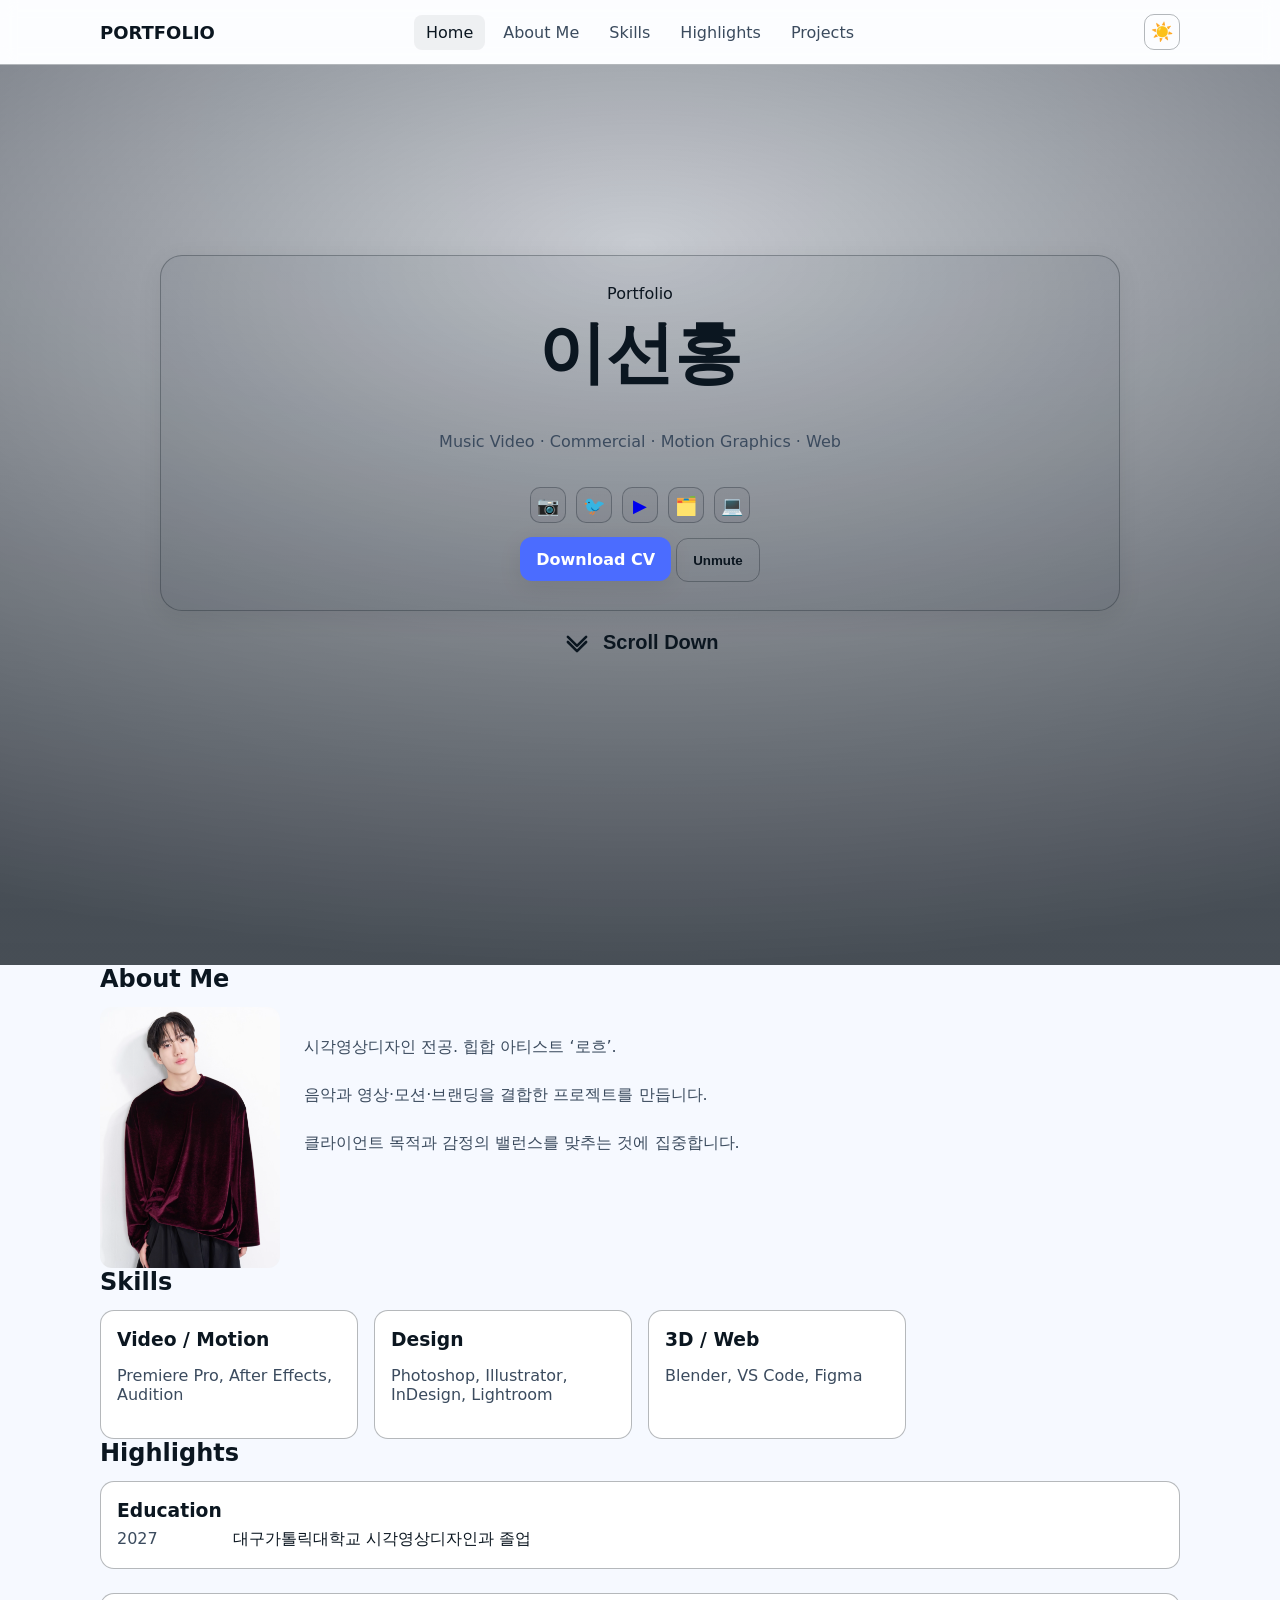
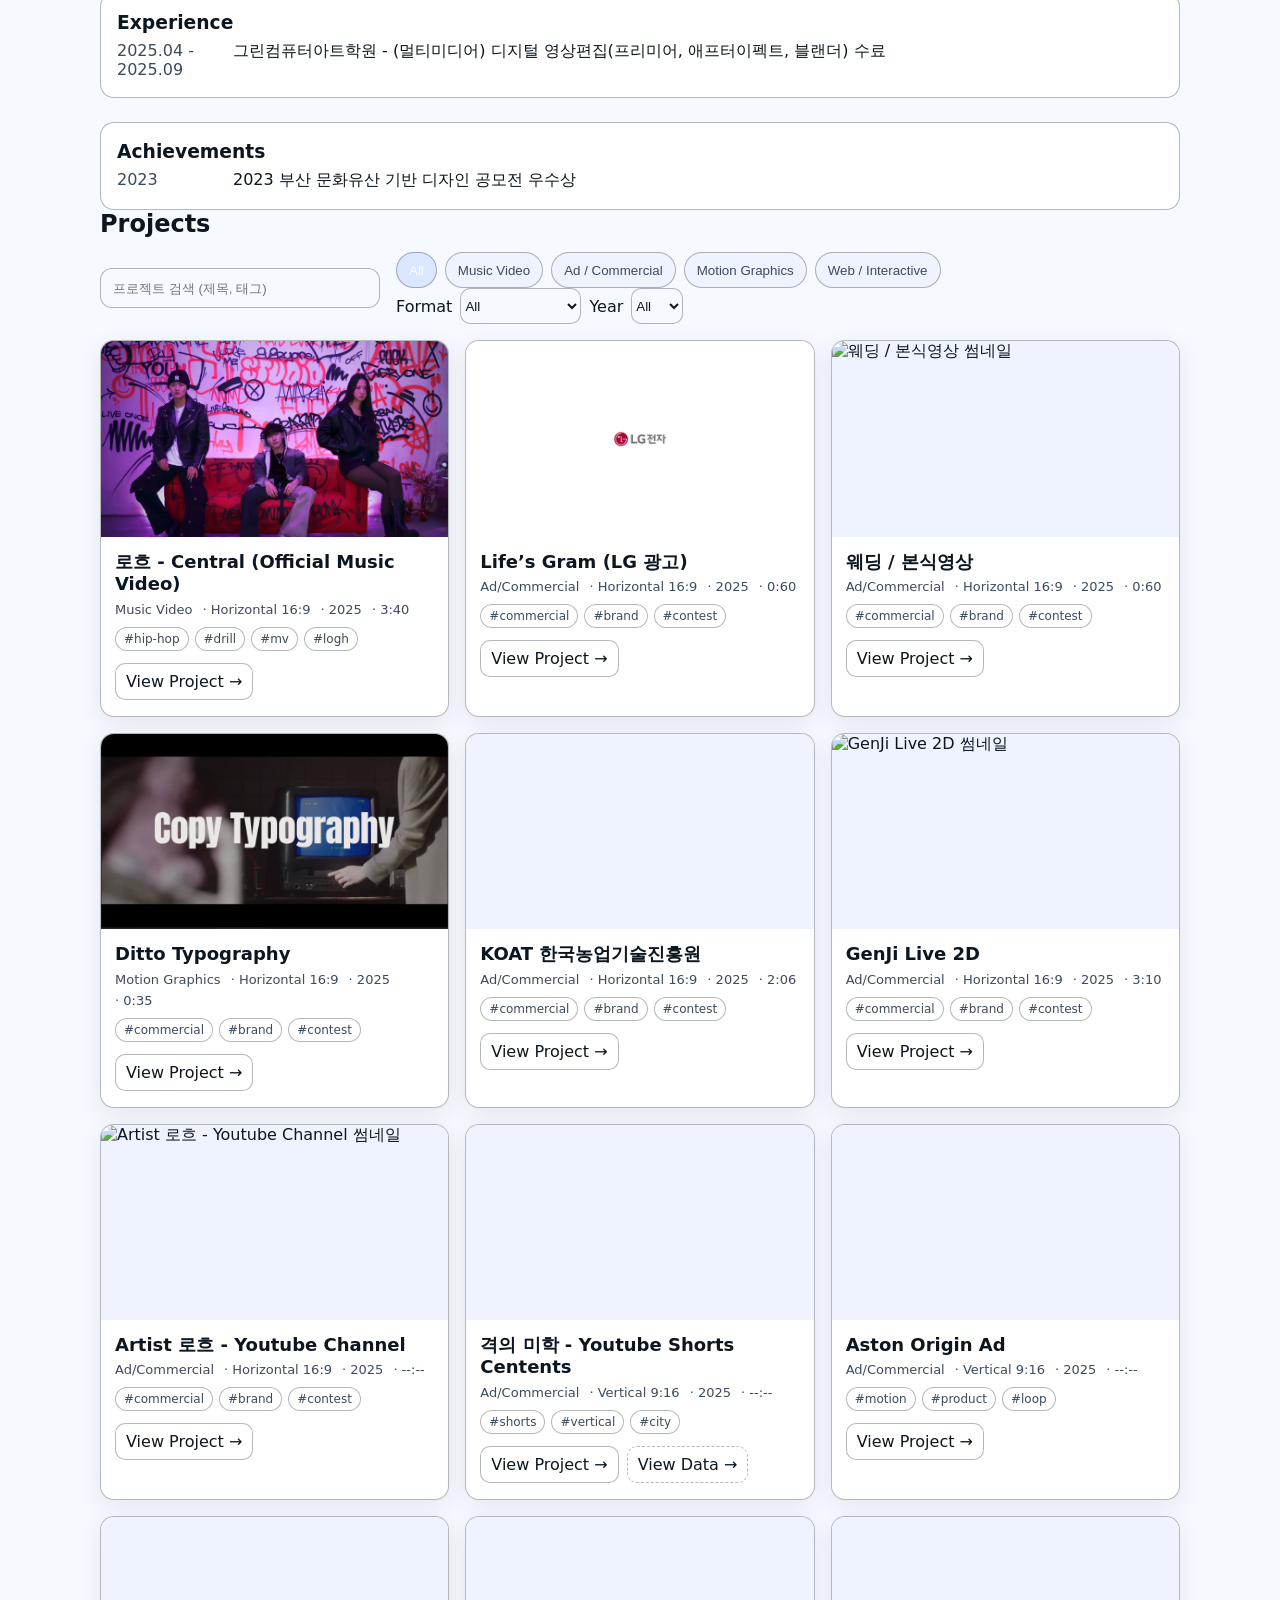
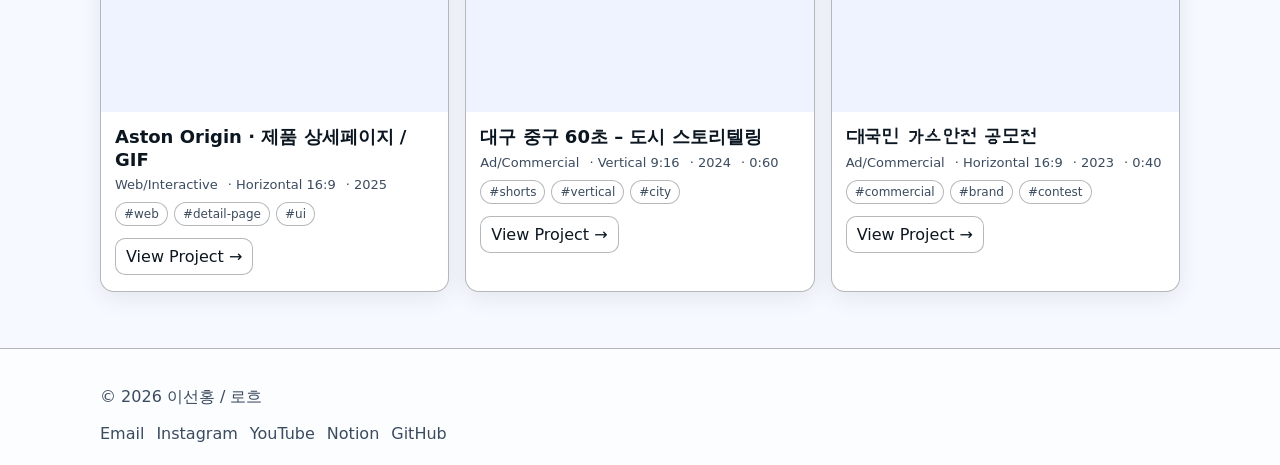
==== index.html @ f6a2fab6 "update" ====
<!DOCTYPE html>
<html lang="ko" data-theme="dark">
  <head>
    <meta charset="UTF-8" />
    <meta name="viewport" content="width=device-width, initial-scale=1" />
    <title>이선홍 | Portfolio</title>
    <link rel="stylesheet" href="css/style.css" />
  </head>
  <body>
    <!-- Skip link (접근성) -->
    <a class="skip-link" href="#home">본문으로 건너뛰기</a>

    <!-- ===== Header / GNB ===== -->
    <header class="site-header" role="banner">
      <div class="container header-grid">
        <!-- Left: 브랜드 -->
        <div class="brand">
          <a href="#home" aria-label="홈으로 이동">PORTFOLIO</a>
        </div>

        <!-- Center: 내비게이션 -->
        <nav class="nav" aria-label="주요 메뉴">
          <a href="#home">Home</a>
          <a href="#about">About Me</a>
          <a href="#skills">Skills</a>
          <a href="#highlights">Highlights</a>
          <a href="#projects">Projects</a>
        </nav>

        <!-- Right: 액션(테마 토글) -->
        <div class="header-actions">
          <button
            id="themeToggle"
            class="icon-btn"
            aria-pressed="false"
            aria-label="테마 전환"
            title="라이트 테마로 전환"
          >
            <span class="icon" aria-hidden="true">🌙</span>
          </button>
        </div>
      </div>
    </header>

    <!-- ===== HOME / INTRO ===== -->
    <section id="home" class="intro intro--video" aria-label="인트로">
      <video
        id="introVideo"
        class="intro__video"
        autoplay
        muted
        playsinline
        loop
        preload="auto"
        poster="assets/images/hero-poster.jpg"
      >
        <source src="assets/videos/intro-musicvideo.mp4" type="video/mp4" />
        브라우저가 video 태그를 지원하지 않습니다.
      </video>

      <div class="intro__scrim"></div>

      <div class="intro__inner container">
        <!-- 패널 + 스크롤 버튼을 한 부모로 묶음 -->
        <div class="intro__stack">
          <div class="intro__panel" role="group" aria-label="히어로 정보">
            <div class="intro__badge">Portfolio</div>
            <h1 class="intro__title">이선홍 <span class="thin"></span></h1>
            <p class="intro__subtitle">
              Music Video · Commercial · Motion Graphics · Web
            </p>

            <ul class="intro__social" aria-label="소셜 링크">
              <li><a href="#" aria-label="Instagram(준비중)">📷</a></li>
              <li><a href="#" aria-label="X(준비중)">🐦</a></li>
              <li><a href="#" aria-label="YouTube(준비중)">▶️</a></li>
              <li><a href="#" aria-label="Notion(준비중)">🗂️</a></li>
              <li><a href="#" aria-label="GitHub(준비중)">💻</a></li>
            </ul>

            <div class="intro__actions">
              <a
                class="btn"
                href="Resume.pdf"
                target="_blank"
                rel="noopener noreferrer"
                >Download CV</a
              >
              <button
                id="toggleMute"
                class="btn btn--ghost"
                aria-pressed="true"
              >
                Unmute
              </button>
            </div>
          </div>

          <!-- Scroll Down: 패널과 같은 부모 (같이 움직임) -->
          <button
            id="scrollDown"
            class="scroll-down"
            aria-label="아래 섹션으로 이동"
          >
            <svg
              class="chev"
              width="22"
              height="22"
              viewBox="0 0 20 20"
              aria-hidden="true"
            >
              <path
                d="M3 6l7 7 7-7"
                fill="none"
                stroke="currentColor"
                stroke-width="2"
                stroke-linecap="round"
                stroke-linejoin="round"
              />
              <path
                d="M3 10l7 7 7-7"
                fill="none"
                stroke="currentColor"
                stroke-width="2"
                stroke-linecap="round"
                stroke-linejoin="round"
              />
            </svg>
            <span class="label">Scroll Down</span>
          </button>
        </div>
      </div>
    </section>

    <!-- ===== 2) ABOUT ME ===== -->
    <section id="about" class="about container" aria-label="About Me">
      <h2>About Me</h2>
      <div class="about__content">
        <img
          src="assets/images/profile.png"
          alt="프로필 사진"
          class="about__img"
        />
        <p class="about__text-vertical">
          시각영상디자인 전공. 힙합 아티스트 ‘로흐’.<br />
          음악과 영상·모션·브랜딩을 결합한 프로젝트를 만듭니다.<br />
          클라이언트 목적과 감정의 밸런스를 맞추는 것에 집중합니다.
        </p>
      </div>
    </section>

    <!-- ===== 3) SKILLS ===== -->
    <section id="skills" class="skills container" aria-label="Skills">
      <h2>Skills</h2>
      <div class="skills__grid">
        <div class="skill-card">
          <h3>Video / Motion</h3>
          <p>Premiere Pro, After Effects, Audition</p>
        </div>
        <div class="skill-card">
          <h3>Design</h3>
          <p>Photoshop, Illustrator, InDesign, Lightroom</p>
        </div>
        <div class="skill-card">
          <h3>3D / Web</h3>
          <p>Blender, VS Code, Figma</p>
        </div>
      </div>
    </section>

    <!-- ===== 4) HIGHLIGHTS ===== -->
    <section
      id="highlights"
      class="highlights container"
      aria-label="Highlights"
    >
      <h2>Highlights</h2>
      <div class="timeline">
        <div class="tl-group">
          <h3>Education</h3>
          <ul class="tl-list">
            <li>
              <time datetime="2027">2027</time>
              <div class="tl-item">대구가톨릭대학교 시각영상디자인과 졸업</div>
            </li>
          </ul>
        </div>
        <div class="tl-group">
          <h3>Experience</h3>
          <ul class="tl-list">
            <li>
              <time datetime="2025">2025.04 - 2025.09</time>
              <div class="tl-item">
                그린컴퓨터아트학원 - (멀티미디어) 디지털 영상편집(프리미어,
                애프터이펙트, 블랜더) 수료
              </div>
            </li>
          </ul>
        </div>
        <div class="tl-group">
          <h3>Achievements</h3>
          <ul class="tl-list">
            <li>
              <time datetime="2023">2023</time>
              <div class="tl-item">
                2023 부산 문화유산 기반 디자인 공모전 우수상
              </div>
            </li>
          </ul>
        </div>
      </div>
    </section>

    <!-- ===== 5) PROJECTS ===== -->
    <section id="projects" class="projects container" aria-label="Projects">
      <h2>Projects</h2>

      <!-- Controls -->
      <div class="controls">
        <div class="search">
          <input
            id="searchInput"
            type="search"
            placeholder="프로젝트 검색 (제목, 태그)"
            aria-label="프로젝트 검색"
          />
        </div>

        <div class="filters">
          <div class="filter-group" role="tablist" aria-label="카테고리">
            <button
              class="chip active"
              data-category="all"
              role="tab"
              aria-selected="true"
            >
              All
            </button>
            <button class="chip" data-category="music-video" role="tab">
              Music Video
            </button>
            <button class="chip" data-category="advertising" role="tab">
              Ad / Commercial
            </button>
            <button class="chip" data-category="motion" role="tab">
              Motion Graphics
            </button>
            <button class="chip" data-category="web" role="tab">
              Web / Interactive
            </button>
          </div>

          <div class="filter-group" aria-label="보조 필터">
            <label class="select-label">
              <span>Format</span>
              <select id="formatSelect">
                <option value="all">All</option>
                <option value="vertical">Vertical (9:16)</option>
                <option value="horizontal">Horizontal (16:9)</option>
                <option value="square">Square (1:1)</option>
              </select>
            </label>

            <label class="select-label">
              <span>Year</span>
              <select id="yearSelect">
                <option value="all">All</option>
              </select>
            </label>
          </div>
        </div>
      </div>

      <!-- Grid -->
      <div id="grid" class="grid" aria-live="polite" aria-busy="false"></div>
      <div id="emptyState" class="empty-state" hidden>
        조건에 맞는 프로젝트가 없습니다.
      </div>
    </section>

    <!-- ===== Footer / Contact ===== -->
    <footer class="footer">
      <div class="container">
        <p>© <span id="yearNow"></span> 이선홍 / 로흐</p>
        <ul class="links">
          <li><a href="mailto:you@example.com">Email</a></li>
          <li>
            <a href="https://instagram.com/" target="_blank" rel="noopener"
              >Instagram</a
            >
          </li>
          <li>
            <a href="https://youtube.com/" target="_blank" rel="noopener"
              >YouTube</a
            >
          </li>
          <li>
            <a href="https://notion.so/" target="_blank" rel="noopener"
              >Notion</a
            >
          </li>
          <li>
            <a href="https://github.com/" target="_blank" rel="noopener"
              >GitHub</a
            >
          </li>
        </ul>
      </div>
    </footer>

    <script src="js/app.js"></script>
  </body>
</html>
---- css/style.css ----
/* ===== 디자인 토큰 (다크 기본) ===== */
:root {
  --bg: #0b1620;
  --bg-2: #0e1b26;
  --card: #12202c;
  --text: #e8f0fb;
  --text-2: #a9b7c9;
  --primary: #5b7cff;
  --chip: #233044;
  --chip-active: #345184;
  --border: rgba(255, 255, 255, 0.08);
  --scrim-1: rgba(10, 18, 28, 0.25);
  --scrim-2: rgba(10, 18, 28, 0.75);
  --radius: 14px;
  --radius-sm: 10px;
  --shadow: 0 6px 28px rgba(0, 0, 0, 0.25);
}

/* ===== 라이트 테마 ===== */
html[data-theme="light"] {
  --bg: #f6f9ff;
  --bg-2: #ffffff;
  --card: #ffffff;
  --text: #0b1620;
  --text-2: #3b4b5e;
  --primary: #4b6cff;
  --chip: #eef3ff;
  --chip-active: #dbe6ff;
  --border: rgba(11, 22, 32, 0.3);
  --scrim-1: rgba(255, 255, 255, 0.15);
  --scrim-2: rgba(255, 255, 255, 0.55);
  --shadow: 0 6px 24px rgba(0, 0, 0, 0.08);
}

/* ===== 기본 레이아웃 ===== */
* {
  box-sizing: border-box;
}
html,
body {
  height: 100%;
}
html {
  scroll-behavior: smooth;
}
body {
  margin: 0;
  font-family: ui-sans-serif, system-ui, -apple-system, Segoe UI, Roboto,
    sans-serif;
  color: var(--text);
  background: radial-gradient(100% 100% at 50% 0%, var(--bg) 0%, #0a121c 100%)
    fixed;
}
html[data-theme="light"] body {
  background: var(--bg);
  transition: background 200ms ease, color 200ms ease;
}

.container {
  max-width: 1120px;
  margin-inline: auto;
  padding: 0 20px;
}
section {
  padding: 72px 0;
}
h1,
h2,
h3 {
  margin: 0 0 14px;
}
p {
  color: var(--text-2);
}

/* ===== Header ===== */
.site-header {
  position: sticky;
  top: 0;
  z-index: 50;
  background: rgba(11, 22, 32, 0.55);
  backdrop-filter: blur(8px);
  border-bottom: 1px solid var(--border);
}
html[data-theme="light"] .site-header {
  background: rgba(255, 255, 255, 0.7);
}

.header-grid {
  display: grid;
  grid-template-columns: 1fr auto 1fr;
  align-items: center;
  height: 64px;
  gap: 16px;
}
.brand a {
  color: var(--text);
  text-decoration: none;
  font-weight: 800;
  font-size: 18px;
}
.nav {
  justify-self: center;
  display: inline-flex;
  gap: 6px;
  align-items: center;
}
.nav a {
  color: var(--text-2);
  text-decoration: none;
  padding: 8px 12px;
  border-radius: 8px;
}
.nav a:hover,
.nav a.is-active {
  color: var(--text);
  background: rgba(255, 255, 255, 0.06);
}
html[data-theme="light"] .nav a:hover,
html[data-theme="light"] .nav a.is-active {
  background: rgba(11, 22, 32, 0.06);
}

.header-actions {
  justify-self: end;
  display: flex;
  align-items: center;
  gap: 8px;
}
.icon-btn {
  height: 36px;
  width: 36px;
  border-radius: 10px;
  display: inline-flex;
  align-items: center;
  justify-content: center;
  background: transparent;
  color: var(--text);
  border: 1px solid var(--border);
  cursor: pointer;
}
.icon-btn:hover {
  background: rgba(255, 255, 255, 0.06);
}
html[data-theme="light"] .icon-btn:hover {
  background: rgba(11, 22, 32, 0.06);
}
.icon-btn .icon {
  font-size: 18px;
  line-height: 1;
}

/* ===== Intro (Hero) ===== */
.intro {
  position: relative;
  padding: 0;
}
.intro--video {
  min-height: 100vh;
}
.intro__video {
  position: absolute;
  inset: 0;
  width: 100%;
  height: 100%;
  object-fit: cover;
}
.intro__scrim {
  position: absolute;
  inset: 0;
  background: radial-gradient(
      120% 80% at 50% 20%,
      rgba(10, 18, 28, 0.2) 0%,
      rgba(10, 18, 28, 0.55) 60%,
      rgba(10, 18, 28, 0.75) 100%
    ),
    linear-gradient(180deg, var(--scrim-1) 0%, var(--scrim-2) 100%);
  animation: scrimFade 0.6s ease both;
}
@keyframes scrimFade {
  from {
    opacity: 0;
  }
  to {
    opacity: 1;
  }
}

.intro__inner {
  position: relative;
  z-index: 2;
  min-height: 100vh;
  display: grid;
  place-items: center;
  text-align: center;
  padding: 72px 0;
  transform: translateY(-60px); /* 원하는 값만큼 위로 올림 */
}

/* 패널 */
.intro__panel {
  max-width: 960px;
  width: min(92vw, 960px);
  padding: clamp(18px, 3.6vw, 28px);
  border-radius: 22px;
  border: 1px solid var(--border);
  background: rgba(255, 255, 255, 0.06);
  backdrop-filter: blur(8px);
  box-shadow: var(--shadow);
  display: grid;
  justify-items: center;
  gap: 14px;
  animation: dropIn 0.7s cubic-bezier(0.2, 0.8, 0.2, 1) 0.15s both;
}
html[data-theme="light"] .intro__panel {
  background: rgba(11, 22, 32, 0.06);
}
@keyframes dropIn {
  from {
    transform: translateY(-24px) scale(0.98);
    opacity: 0;
  }
  to {
    transform: translateY(0) scale(1);
    opacity: 1;
  }
}

/* 스택 (패널 + 버튼 묶음) */
.intro__stack {
  display: grid;
  justify-items: center;
  row-gap: 18px;
  transform-origin: center center;
  animation: dropIn 0.7s cubic-bezier(0.2, 0.8, 0.2, 1) 0.15s both;
}

/* 스택 퇴장 */
.stack--exit {
  transform: translateY(-8vh) scale(0.98);
  opacity: 0;
  transition: transform 0.42s ease, opacity 0.42s ease;
}

/* Scroll Down 버튼 */
.scroll-down {
  position: static;
  place-self: center;
  margin: 0 auto;
  display: inline-flex;
  align-items: center;
  gap: 10px;
  padding: 0;
  border: 0;
  background: transparent;
  color: var(--text);
  font-weight: 700;
  line-height: 1;
  white-space: nowrap;
  letter-spacing: 0;
  --sd-scale: 1;
  transform-origin: center center;
  cursor: pointer;
  transform: translateZ(0) scale(var(--sd-scale));
  backface-visibility: hidden;
  will-change: transform;
  transition: transform 160ms cubic-bezier(0.2, 0.8, 0.2, 1), opacity 0.25s ease;
  contain: layout paint;
}
.scroll-down:hover {
  transform: none !important;
}
.scroll-down .label {
  display: inline-block;
  font-size: 20px;
  font-weight: 1100;
}
.scroll-down .chev {
  width: 32px;
  height: 26px;
  flex: 0 0 auto;
  display: block;
  animation: chev-bounce 1.6s ease-in-out infinite;
  will-change: transform;
}
@keyframes chev-bounce {
  0%,
  100% {
    transform: translateY(0);
  }
  50% {
    transform: translateY(3px);
  }
}

/* ===== About ===== */
.about p {
  max-width: 780px;
}

/* ===== Skills ===== */
.skills__grid {
  display: grid;
  grid-template-columns: repeat(12, 1fr);
  gap: 16px;
}
.skill-card {
  grid-column: span 6;
  background: var(--card);
  border: 1px solid var(--border);
  border-radius: var(--radius);
  padding: 18px 16px;
}
@media (min-width: 960px) {
  .skill-card {
    grid-column: span 3;
  }
}

/* ===== Projects ===== */
.controls {
  display: flex;
  gap: 16px;
  flex-wrap: wrap;
  align-items: center;
  margin-bottom: 16px;
}
.search input {
  width: 280px;
  height: 40px;
  border-radius: 12px;
  background: rgba(255, 255, 255, 0.06);
  border: 1px solid var(--border);
  color: var(--text);
  padding: 0 12px;
}
.filter-group {
  display: flex;
  gap: 8px;
  flex-wrap: wrap;
}
.chip {
  height: 36px;
  padding: 0 12px;
  border-radius: 999px;
  border: 1px solid var(--border);
  background: var(--chip);
  color: var(--text-2);
  cursor: pointer;
}
.chip:hover {
  background: rgba(255, 255, 255, 0.08);
  color: var(--text);
}
.chip.active {
  background: var(--chip-active);
  color: white;
}
.select-label {
  display: flex;
  align-items: center;
  gap: 8px;
}
.select-label select {
  height: 36px;
  border-radius: 10px;
  background: rgba(255, 255, 255, 0.06);
  border: 1px solid var(--border);
  color: var(--text);
}

.grid {
  display: grid;
  grid-template-columns: repeat(12, 1fr);
  gap: 16px;
  margin-top: 10px;
}
.grid > * {
  grid-column: span 12;
}
@media (min-width: 720px) {
  .grid > * {
    grid-column: span 6;
  }
}
@media (min-width: 1024px) {
  .grid > * {
    grid-column: span 4;
  }
}

.empty-state {
  margin: 24px 0;
  padding: 18px;
  border-radius: 12px;
  border: 1px dashed var(--border);
  color: var(--text-2);
}

/* Project Card */
.card {
  background: var(--card);
  border: 1px solid var(--border);
  border-radius: var(--radius);
  overflow: hidden;
  display: flex;
  flex-direction: column;
  box-shadow: var(--shadow);
}
.card__thumb {
  position: relative;
  aspect-ratio: 16/9;
  overflow: hidden;
  background: #0a121c;
}
html[data-theme="light"] .card__thumb {
  background: #eef3ff;
}
.card__thumb img {
  width: 100%;
  height: 100%;
  object-fit: cover;
  display: block;
}
.card__body {
  padding: 14px 14px 16px;
}
.card__title {
  font-size: 18px;
  line-height: 1.25;
  margin: 0 0 6px;
  color: var(--text);
}
.card__meta {
  display: flex;
  flex-wrap: wrap;
  gap: 6px 10px;
  font-size: 13px;
  color: var(--text-2);
  margin-bottom: 10px;
}
.card__tags {
  display: flex;
  flex-wrap: wrap;
  gap: 6px;
  margin-bottom: 12px;
}
.tag {
  font-size: 12px;
  color: var(--text-2);
  background: rgba(255, 255, 255, 0.06);
  border: 1px solid var(--border);
  padding: 4px 8px;
  border-radius: 999px;
}
.card__link {
  align-self: flex-start;
  display: inline-block;
  color: var(--text);
  text-decoration: none;
  padding: 8px 10px;
  border-radius: var(--radius-sm);
  border: 1px solid var(--border);
  background: rgba(255, 255, 255, 0.04);
}
.card__link:hover {
  background: rgba(255, 255, 255, 0.08);
}
/* 두 번째 버튼은 약간 다른 느낌으로(선택사항) */
.card__link--alt {
  background: rgba(255, 255, 255, 0.02);
  border-style: dashed;
}
.card__actions {
  display: flex;
  gap: 8px;
  flex-wrap: wrap;
}

/* ===== Highlights ===== */
.timeline {
  display: grid;
  gap: 24px;
}
.tl-group {
  background: var(--card);
  border: 1px solid var(--border);
  border-radius: var(--radius);
  padding: 18px 16px;
}
.tl-group h3 {
  margin: 0 0 8px;
}
.tl-list {
  list-style: none;
  margin: 0;
  padding: 0;
  display: grid;
  gap: 10px;
}
.tl-list li {
  display: grid;
  grid-template-columns: 100px 1fr;
  gap: 16px;
  align-items: start;
}
.tl-list time {
  color: var(--text-2);
}
.tl-item {
  color: var(--text);
}

/* ===== Footer ===== */
.footer {
  border-top: 1px solid var(--border);
  background: rgba(11, 22, 32, 0.55);
  padding: 22px 0;
  margin-top: 56px;
}
html[data-theme="light"] .footer {
  background: rgba(255, 255, 255, 0.7);
}
.footer .links {
  list-style: none;
  display: flex;
  gap: 12px;
  padding: 0;
  margin: 10px 0 0;
}
.footer a {
  color: var(--text-2);
  text-decoration: none;
}
.footer a:hover {
  color: var(--text);
}

/* ===== 접근성 ===== */
.skip-link {
  position: absolute;
  left: -9999px;
  top: auto;
  width: 1px;
  height: 1px;
  overflow: hidden;
}
.skip-link:focus {
  position: static;
  width: auto;
  height: auto;
  padding: 6px 10px;
  background: #000;
  color: #fff;
}

/* ===== 모션 최소화 ===== */
@media (prefers-reduced-motion: reduce) {
  .intro__video {
    animation: none;
    transition: none;
  }
  * {
    scroll-behavior: auto;
  }
  .scroll-down .chev {
    animation: none !important;
  }
}

/* ===== 앵커 보정 ===== */
section[id] {
  scroll-margin-top: 84px;
}
/* ===== HOTFIX: 버튼/소셜/타이포 강제 복구 ===== */

/* 1) 기본 본문 글자 크기 복구 (브라우저/확장 영향 대비) */
body {
  font-size: 16px !important;
}

/* 2) 버튼 스타일 (누락/무효화 대비) */
.btn {
  display: inline-flex !important;
  align-items: center !important;
  justify-content: center !important;
  gap: 8px !important;
  height: 44px !important;
  padding: 0 16px !important;
  border-radius: 12px !important;
  background: var(--primary) !important;
  color: #fff !important;
  text-decoration: none !important;
  border: 0 !important;
  cursor: pointer !important;
  box-shadow: var(--shadow) !important;
  font-weight: 600 !important;
}
.btn--ghost {
  background: transparent !important;
  color: var(--text) !important;
  border: 1px solid var(--border) !important;
  box-shadow: none !important;
}

/* 3) 소셜 아이콘 리스트 복구 (점 • 제거 + 가로 정렬) */
.intro__social {
  display: flex !important;
  gap: 10px !important;
  list-style: none !important;
  padding: 0 !important;
  margin: 6px 0 0 !important;
}
.intro__social li {
  list-style: none !important;
}
.intro__social a {
  width: 36px !important;
  height: 36px !important;
  display: inline-flex !important;
  align-items: center !important;
  justify-content: center !important;
  border-radius: 10px !important;
  border: 1px solid var(--border) !important;
  background: rgba(255, 255, 255, 0.04) !important;
  text-decoration: none !important;
  font-size: 18px !important;
  transition: transform 120ms ease, background 120ms ease !important;
}
.intro__social a:hover {
  transform: translateY(-1px) !important;
  background: rgba(255, 255, 255, 0.08) !important;
}
html[data-theme="light"] .intro__social a {
  background: rgba(11, 22, 32, 0.04) !important;
}
html[data-theme="light"] .intro__social a:hover {
  background: rgba(11, 22, 32, 0.08) !important;
}

/* 4) 히어로 내 타이포 크기 재정렬 */
.intro__title {
  font-size: clamp(38px, 7vw, 68px) !important;
  line-height: 1.05 !important;
}
.intro__subtitle {
  color: var(--text-2) !important;
}
.intro__panel {
  text-align: center !important;
}

/* 5) 링크 기본 밑줄 제거(버튼/카드 링크 안전장치) */
a.btn,
.card__link {
  text-decoration: none !important;
}

.about__content {
  display: flex;
  align-items: flex-start;
  gap: 24px; /* 이미지와 글 사이 간격 */
  flex-wrap: wrap; /* 모바일에서는 줄바꿈 */
}

.about__img {
  width: 180px; /* 원하는 크기 */
  height: auto;
  border-radius: 12px; /* 모서리 둥글게 */
  object-fit: cover;
  flex-shrink: 0; /* 줄어들지 않게 */
}
.about p {
  line-height: 3; /* 기본은 1.4~1.6, 값이 클수록 세로 간격 넓어짐 */
}
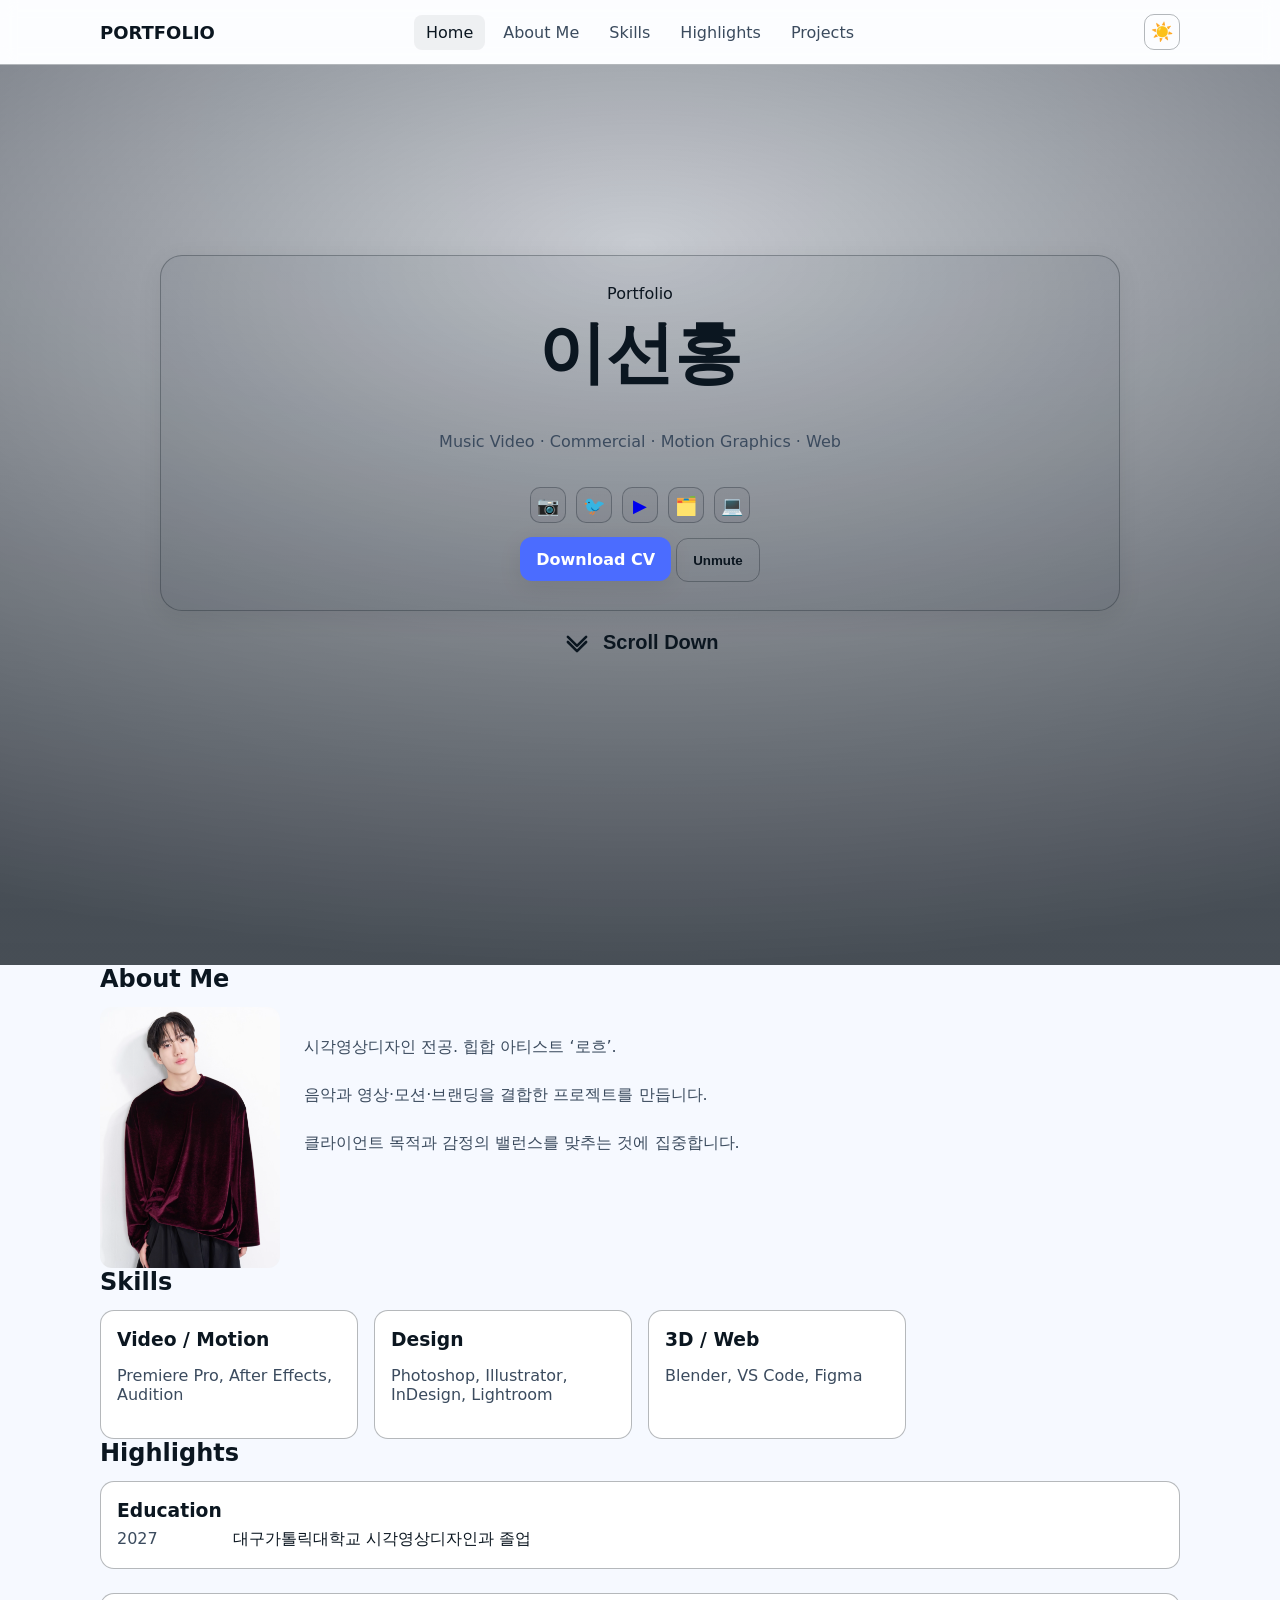
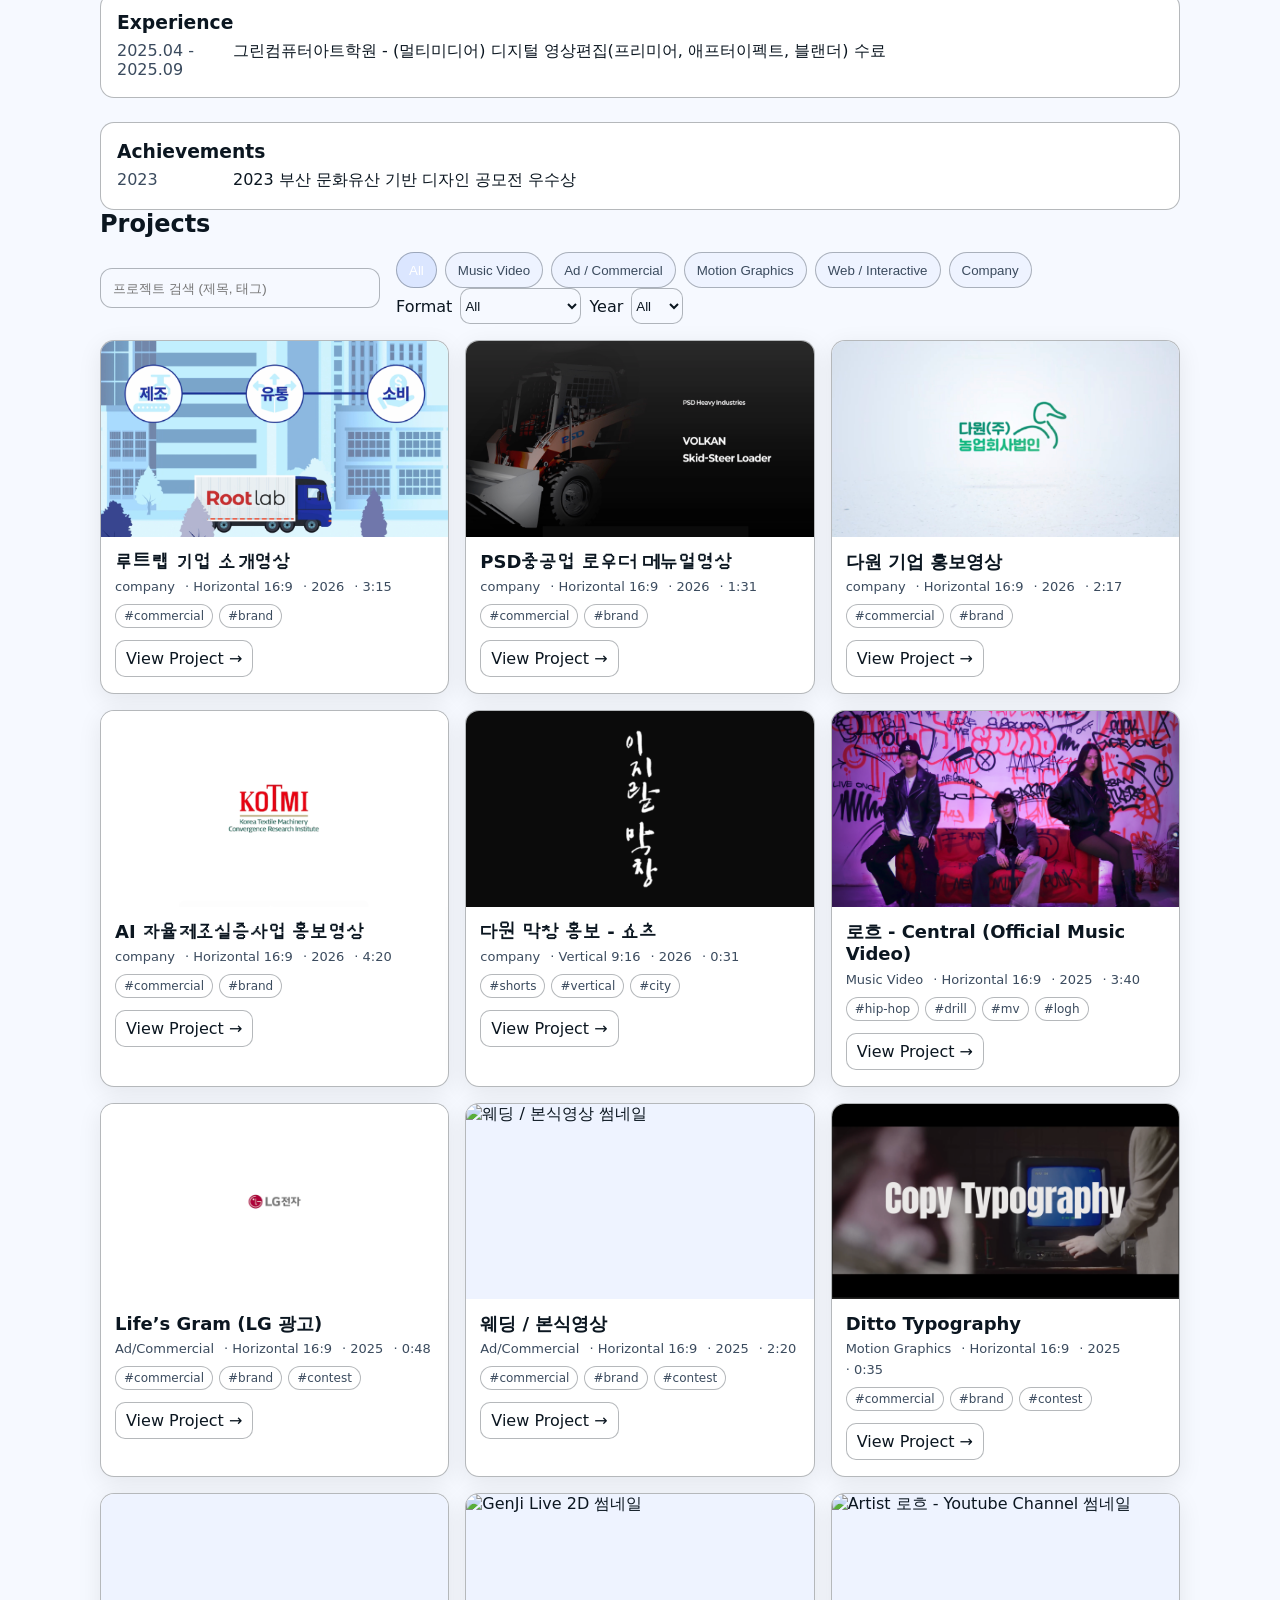
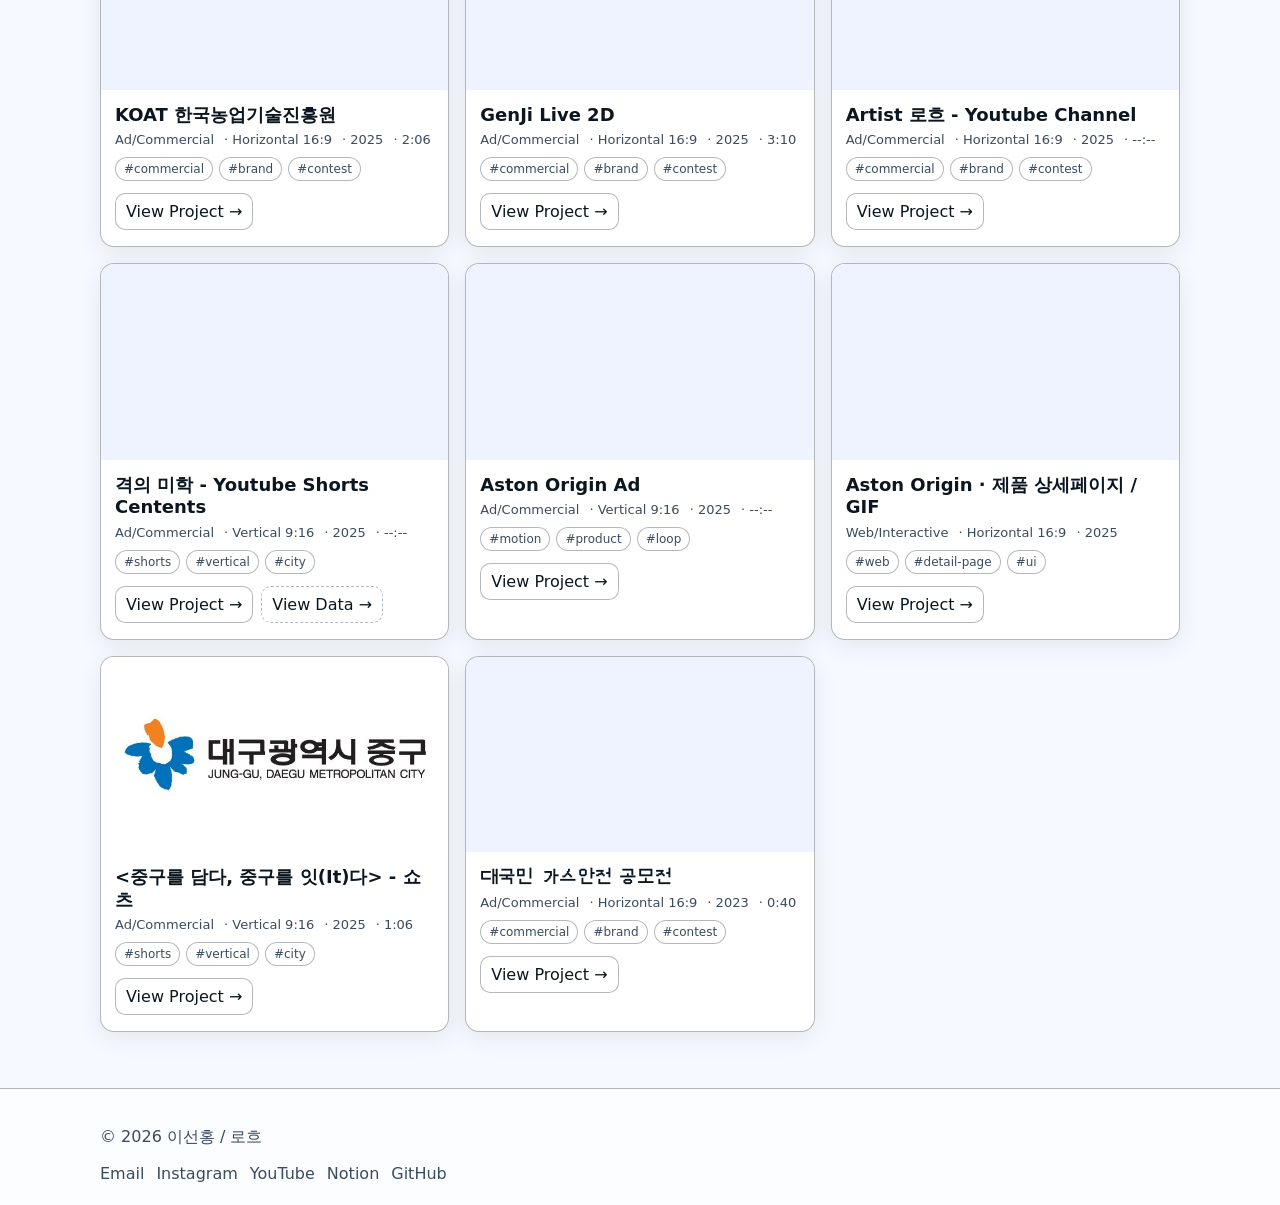
==== commit 86529128: "add company category" ====
--- a/index.html
+++ b/index.html
@@ -248,6 +248,9 @@
             <button class="chip" data-category="web" role="tab">
               Web / Interactive
             </button>
+            <button class="chip" data-category="company" role="tab">
+              Company
+            </button>
           </div>
 
           <div class="filter-group" aria-label="보조 필터">
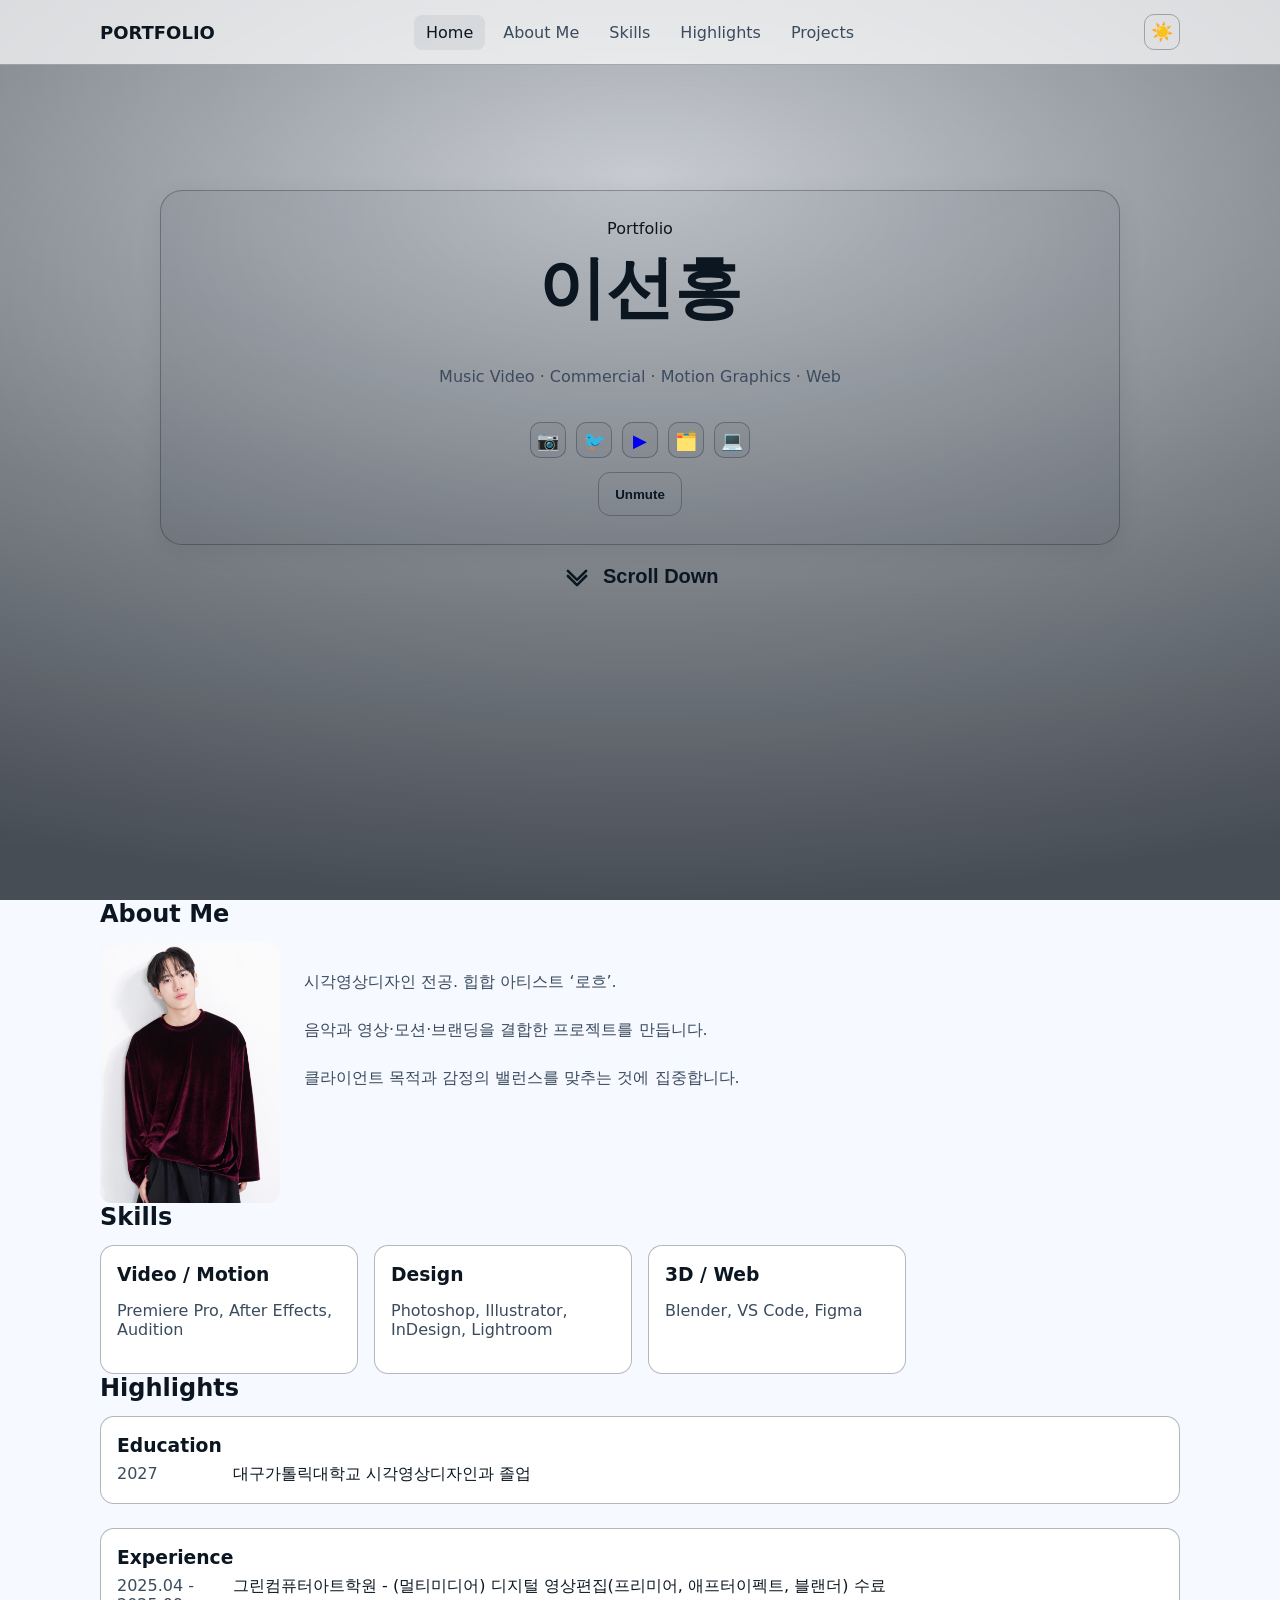
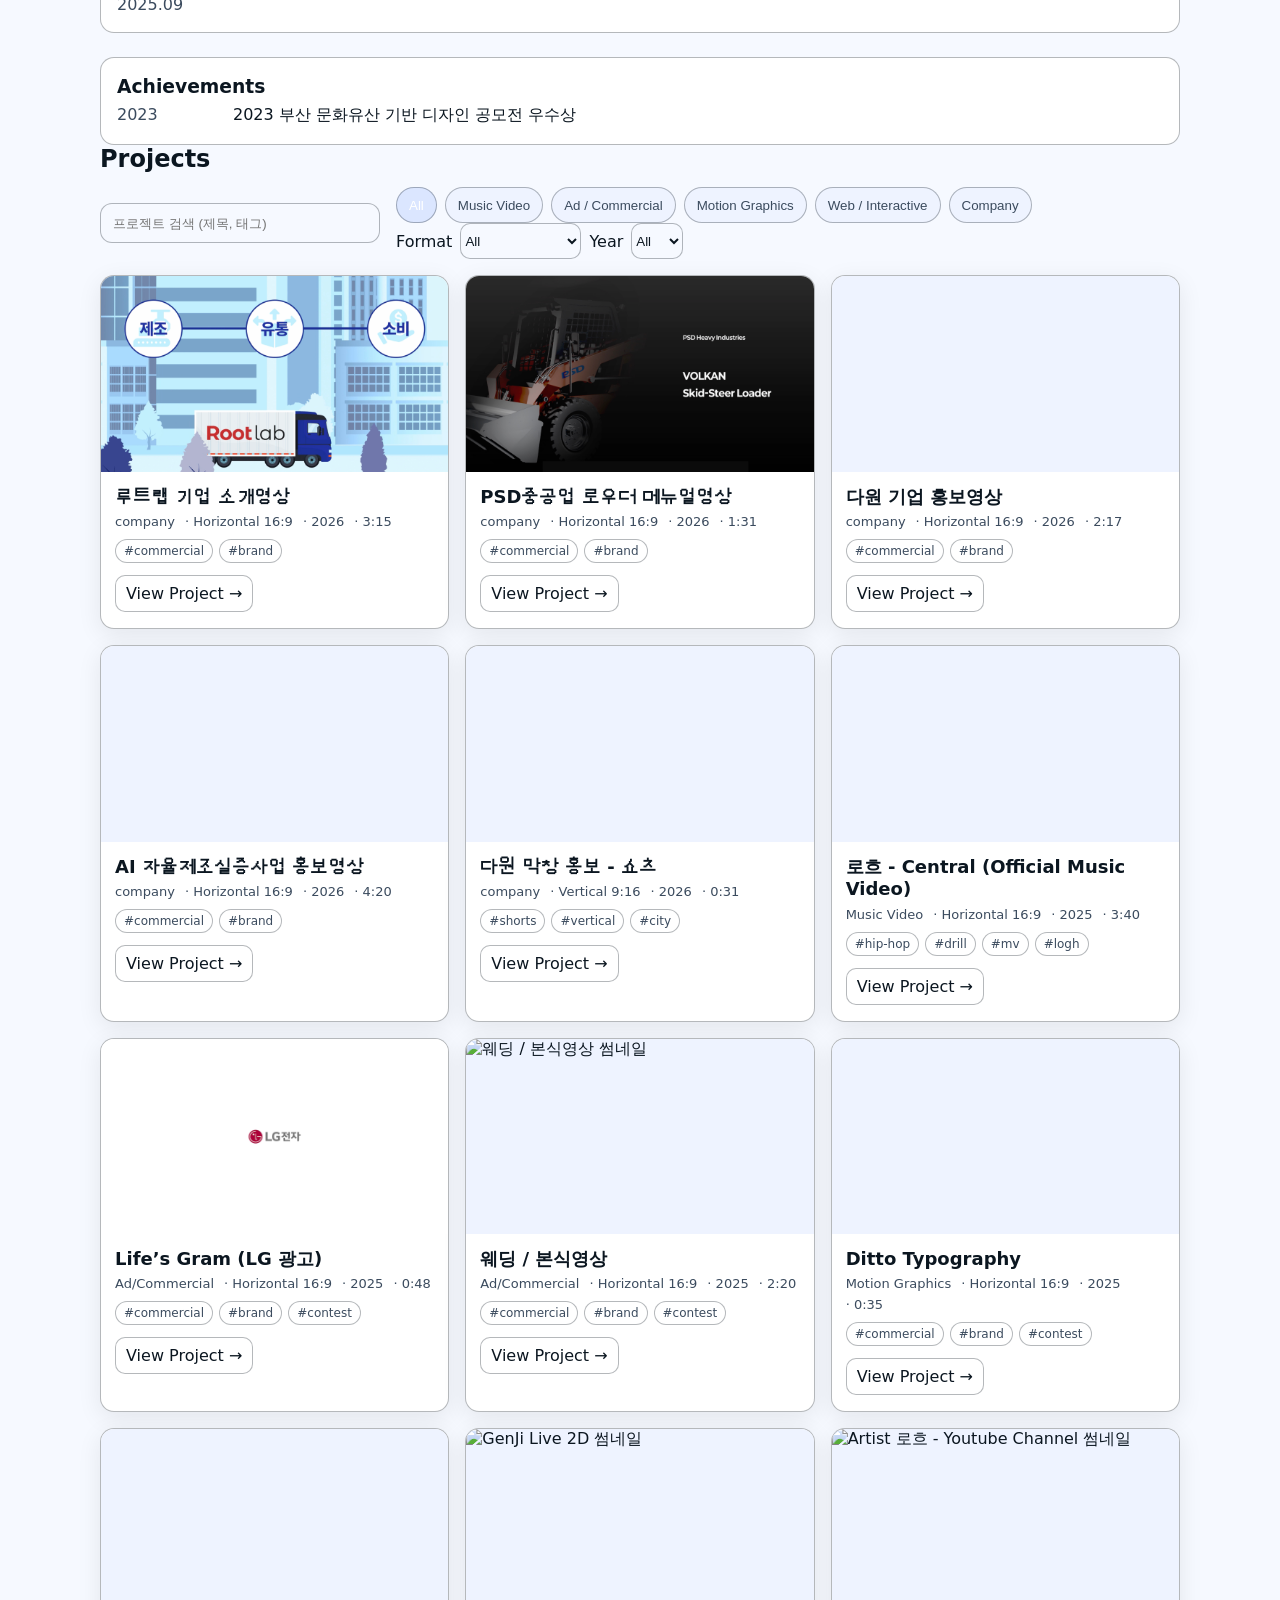
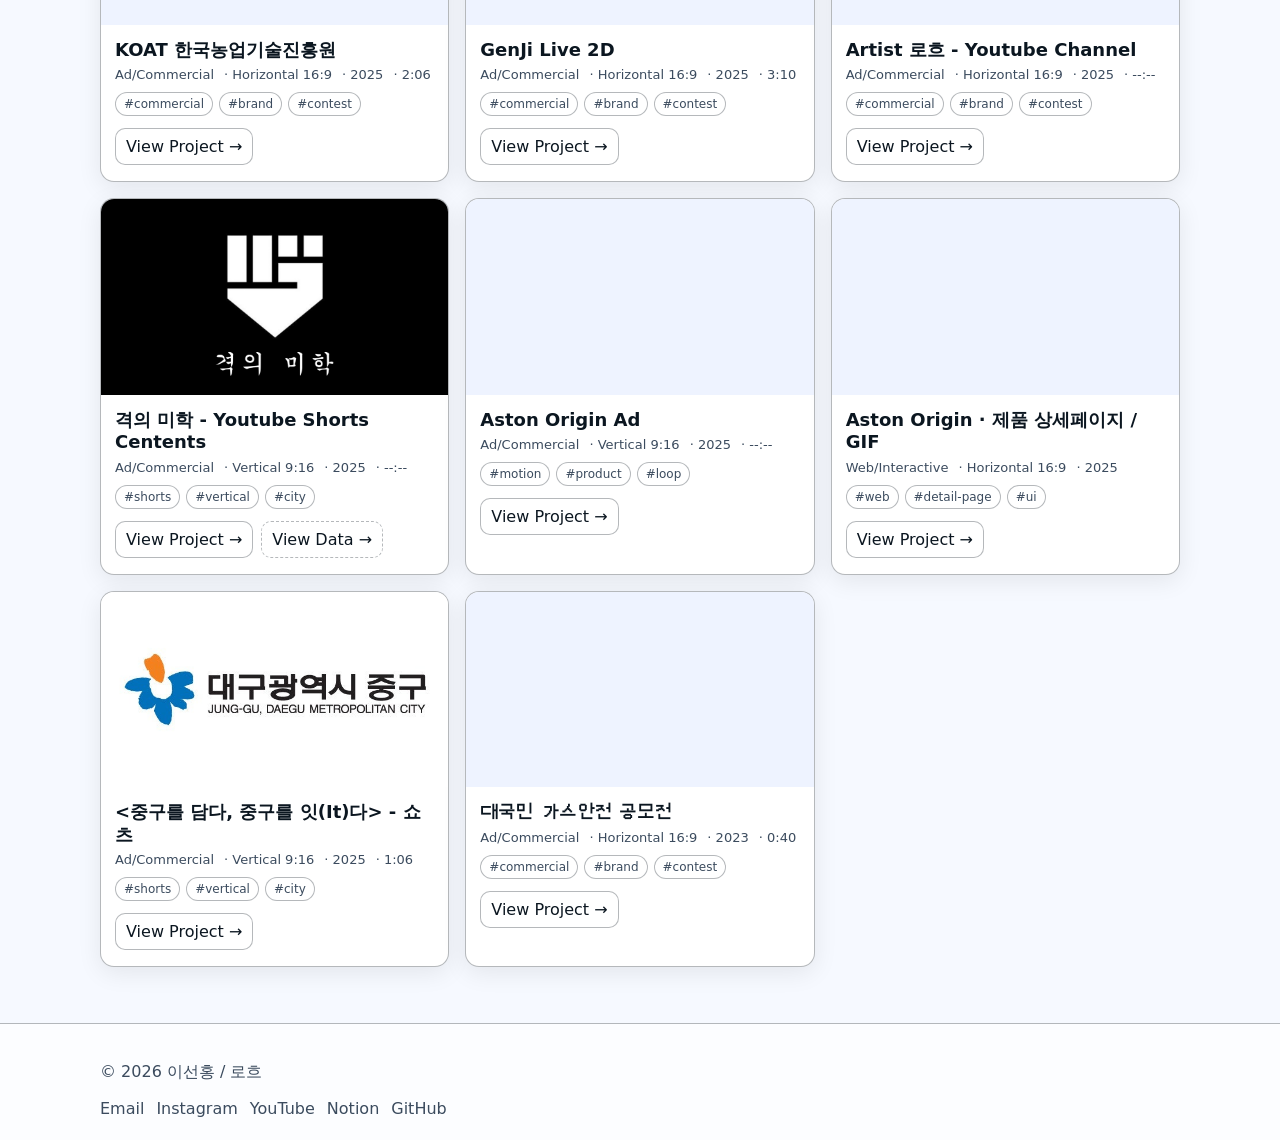
==== commit 5d3ea936: "update portfolio" ====
--- a/index.html
+++ b/index.html
@@ -79,13 +79,6 @@
             </ul>
 
             <div class="intro__actions">
-              <a
-                class="btn"
-                href="Resume.pdf"
-                target="_blank"
-                rel="noopener noreferrer"
-                >Download CV</a
-              >
               <button
                 id="toggleMute"
                 class="btn btn--ghost"
--- a/css/style.css
+++ b/css/style.css
@@ -75,9 +75,11 @@
 
 /* ===== Header ===== */
 .site-header {
-  position: sticky;
+  position: fixed; 
   top: 0;
-  z-index: 50;
+  left: 0;    
+  width: 100%;
+  z-index: 9999;
   background: rgba(11, 22, 32, 0.55);
   backdrop-filter: blur(8px);
   border-bottom: 1px solid var(--border);
@@ -154,6 +156,10 @@
 .intro {
   position: relative;
   padding: 0;
+  min-height: 100vh; 
+  display: flex;     
+  align-items: center; 
+  justify-content: center; 
 }
 .intro--video {
   min-height: 100vh;
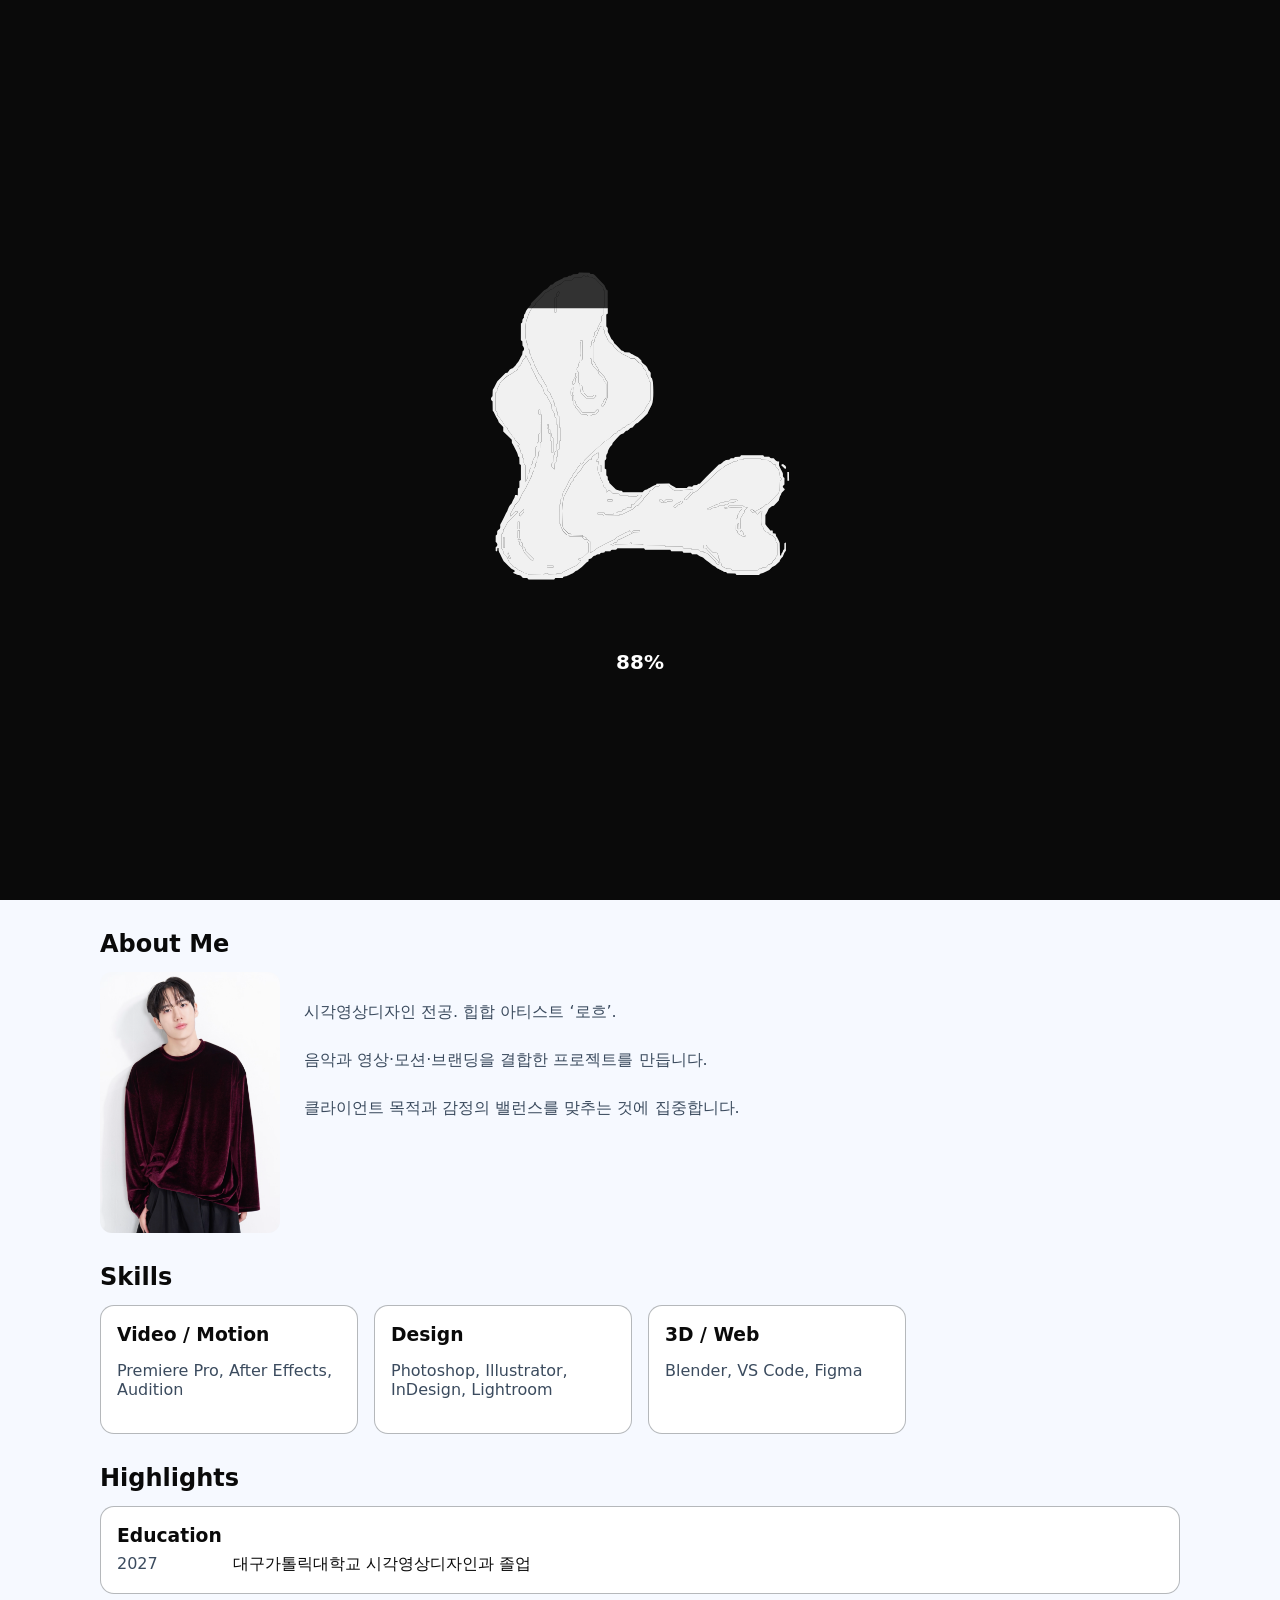
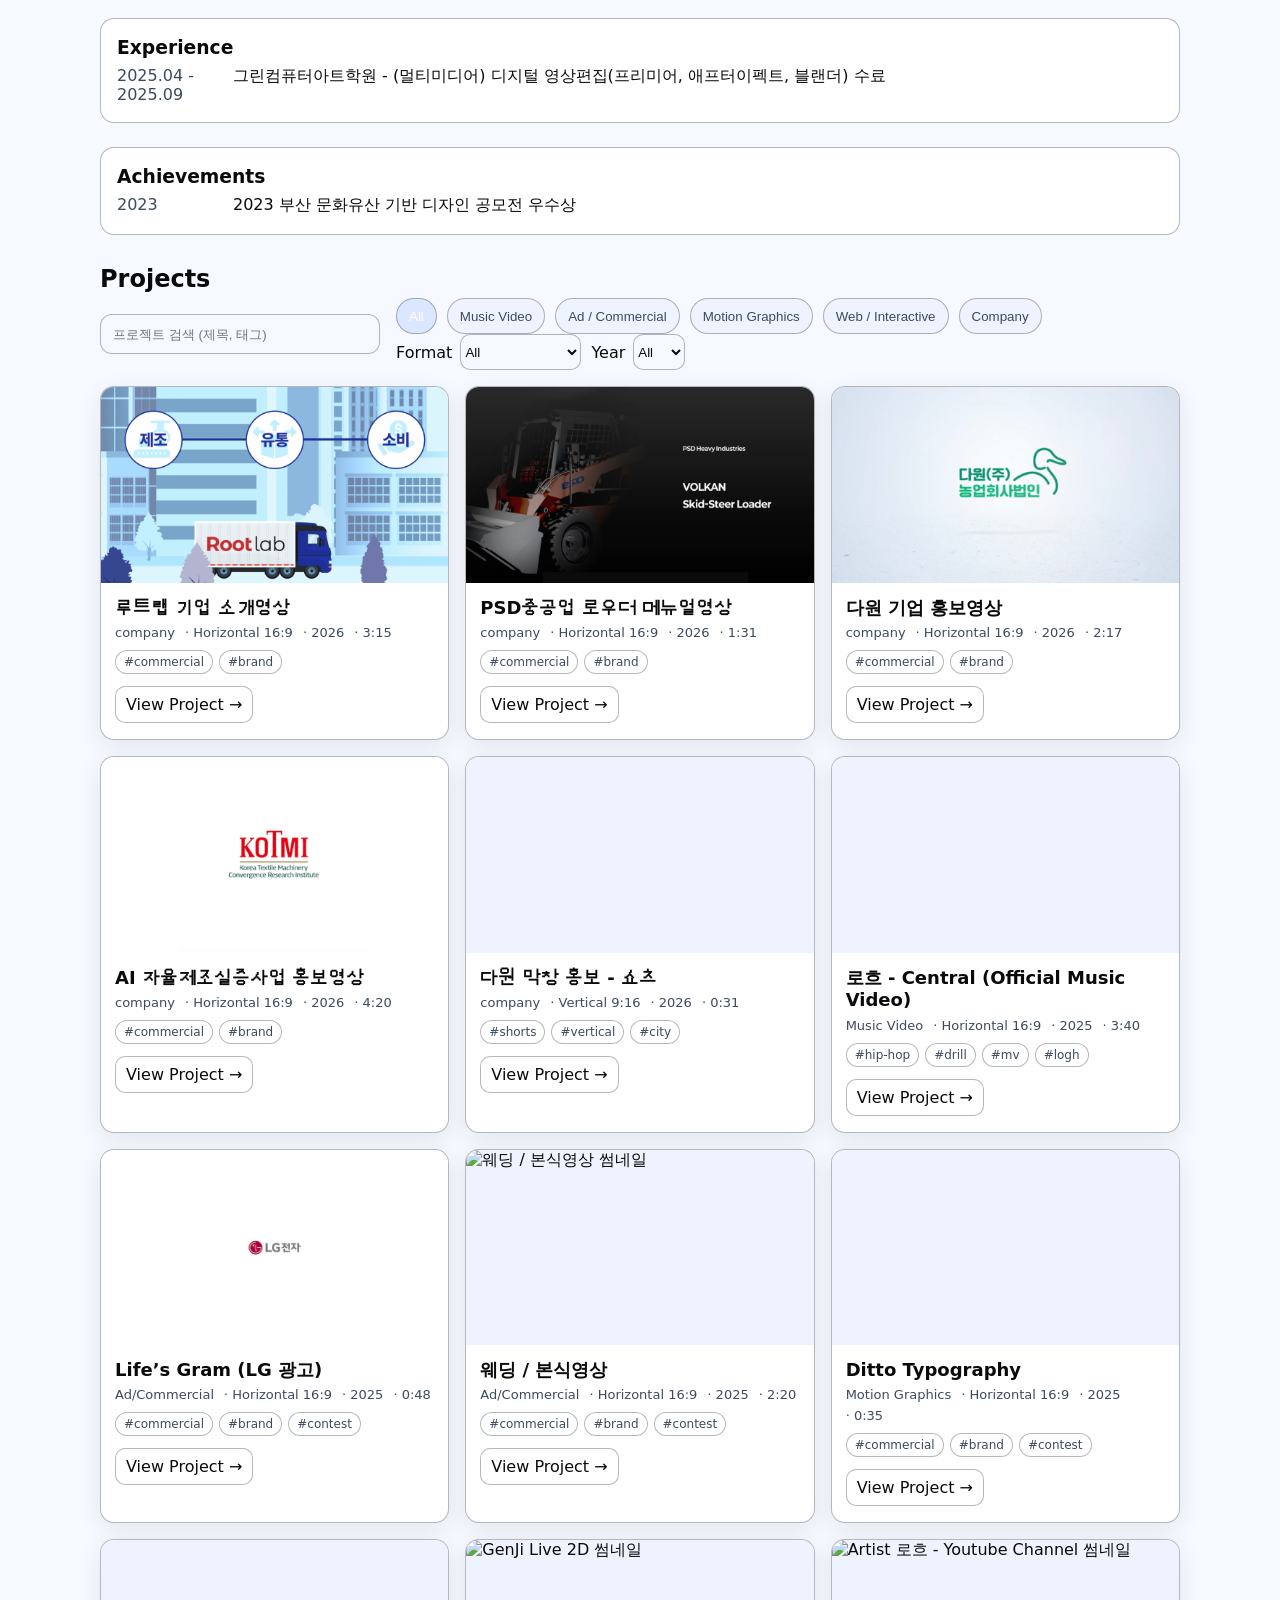
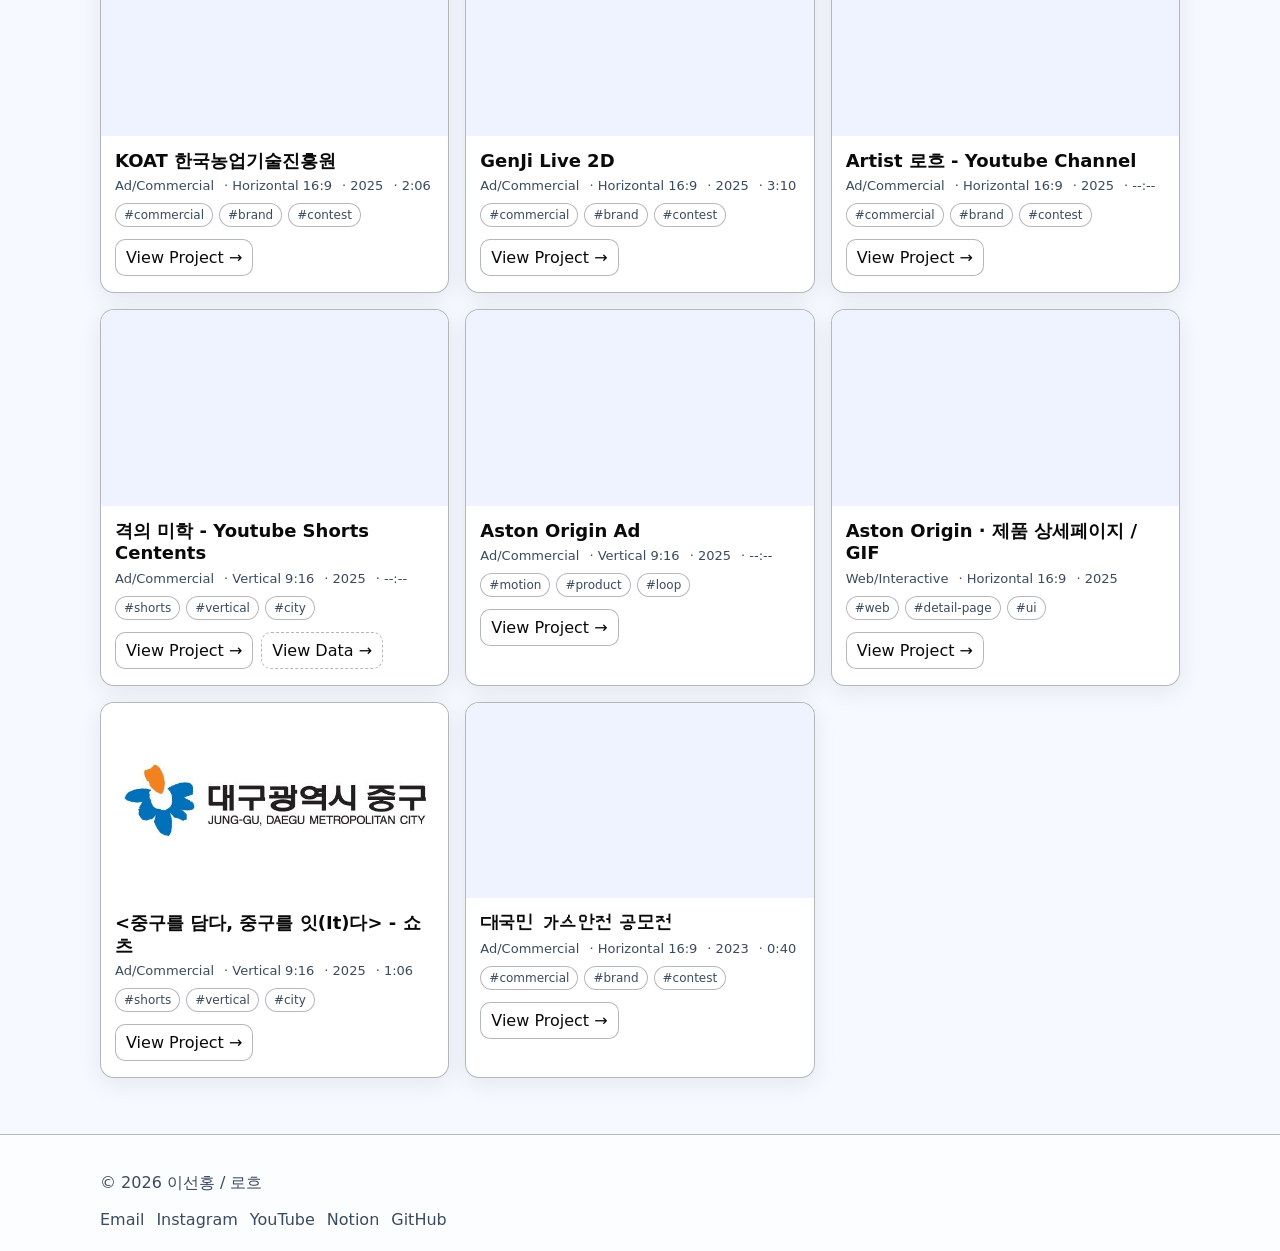
==== commit 7fcf44d2: "메시지" ====
--- a/index.html
+++ b/index.html
@@ -8,6 +8,20 @@
   </head>
   <body>
     <!-- Skip link (접근성) -->
+     <div id="preloader" class="preloader" aria-label="사이트 로딩 중">
+  <div class="preloader__inner">
+    <div class="preloader__logo-wrap">
+      <img src="assets/images/L2.svg" alt="" class="preloader__logo preloader__logo--base" />
+      <div class="preloader__fill" id="preloaderFill">
+        <img src="assets/images/L1.svg" alt="" class="preloader__logo preloader__logo--fill" />
+      </div>
+    </div>
+
+    <div class="preloader__meta">
+      <span id="preloaderPercent" class="preloader__percent">0%</span>
+    </div>
+  </div>
+</div>
     <a class="skip-link" href="#home">본문으로 건너뛰기</a>
 
     <!-- ===== Header / GNB ===== -->
--- a/css/style.css
+++ b/css/style.css
@@ -1,6 +1,6 @@
 /* ===== 디자인 토큰 (다크 기본) ===== */
 :root {
-  --bg: #0b1620;
+  --bg: #0a0a0a;
   --bg-2: #0e1b26;
   --card: #12202c;
   --text: #e8f0fb;
@@ -21,7 +21,7 @@
   --bg: #f6f9ff;
   --bg-2: #ffffff;
   --card: #ffffff;
-  --text: #0b1620;
+  --text: #0a0a0a;
   --text-2: #3b4b5e;
   --primary: #4b6cff;
   --chip: #eef3ff;
@@ -342,7 +342,7 @@
 }
 .filter-group {
   display: flex;
-  gap: 8px;
+  gap: 10px;
   flex-wrap: wrap;
 }
 .chip {
@@ -676,6 +676,87 @@
   object-fit: cover;
   flex-shrink: 0; /* 줄어들지 않게 */
 }
+.about {
+  padding-top: 30px; /* about 섹션 상단 간격 늘림 */
+}
+.skills {
+  padding-top: 30px; /* skills 섹션 상단 간격 늘림 */
+}
+.highlights {
+  padding-top: 30px; /* highlights 섹션 상단 간격 늘림 */
+}
+.projects {
+  padding-top: 30px; /* projects 섹션 상단 간격 늘림 */
+}
+.projects h2 {
+  margin-bottom: 5px;
+}
 .about p {
   line-height: 3; /* 기본은 1.4~1.6, 값이 클수록 세로 간격 넓어짐 */
 }
+/* ===== Preloader ===== */
+.preloader {
+  position: fixed;
+  inset: 0;
+  background: #0a0a0a;
+  display: flex;
+  align-items: center;
+  justify-content: center;
+  z-index: 99999;
+}
+
+.preloader__inner {
+  display: flex;
+  flex-direction: column;
+  align-items: center;
+  gap: 24px;
+}
+
+/* 로고 영역 */
+.preloader__logo-wrap {
+  position: relative;
+  width: 400px;
+  height: 400px;
+}
+
+.preloader__logo {
+  position: absolute;
+  inset: 0;
+  width: 100%;
+  height: 100%;
+  object-fit: contain;
+}
+
+/* 색 차오르는 영역 */
+.preloader__fill {
+  position: absolute;
+  inset: 0;
+  overflow: hidden;
+  clip-path: inset(100% 0 0 0);
+}
+
+/* 퍼센트 */
+.preloader__percent {
+  font-size: 20px;
+  font-weight: 700;
+  color: white;
+}
+
+.preloader {
+  opacity: 1;
+  filter: blur(0);
+  visibility: visible;
+  transition:
+    opacity 0.7s ease,
+    filter 0.7s ease,
+    visibility 0.7s ease;
+}
+
+.preloader--done {
+  opacity: 0;
+  filter: blur(14px);
+  transition: opacity 0.7s ease, filter 0.7s ease, visibility 0.7s ease;
+  visibility: hidden;
+  pointer-events: none;
+  
+}
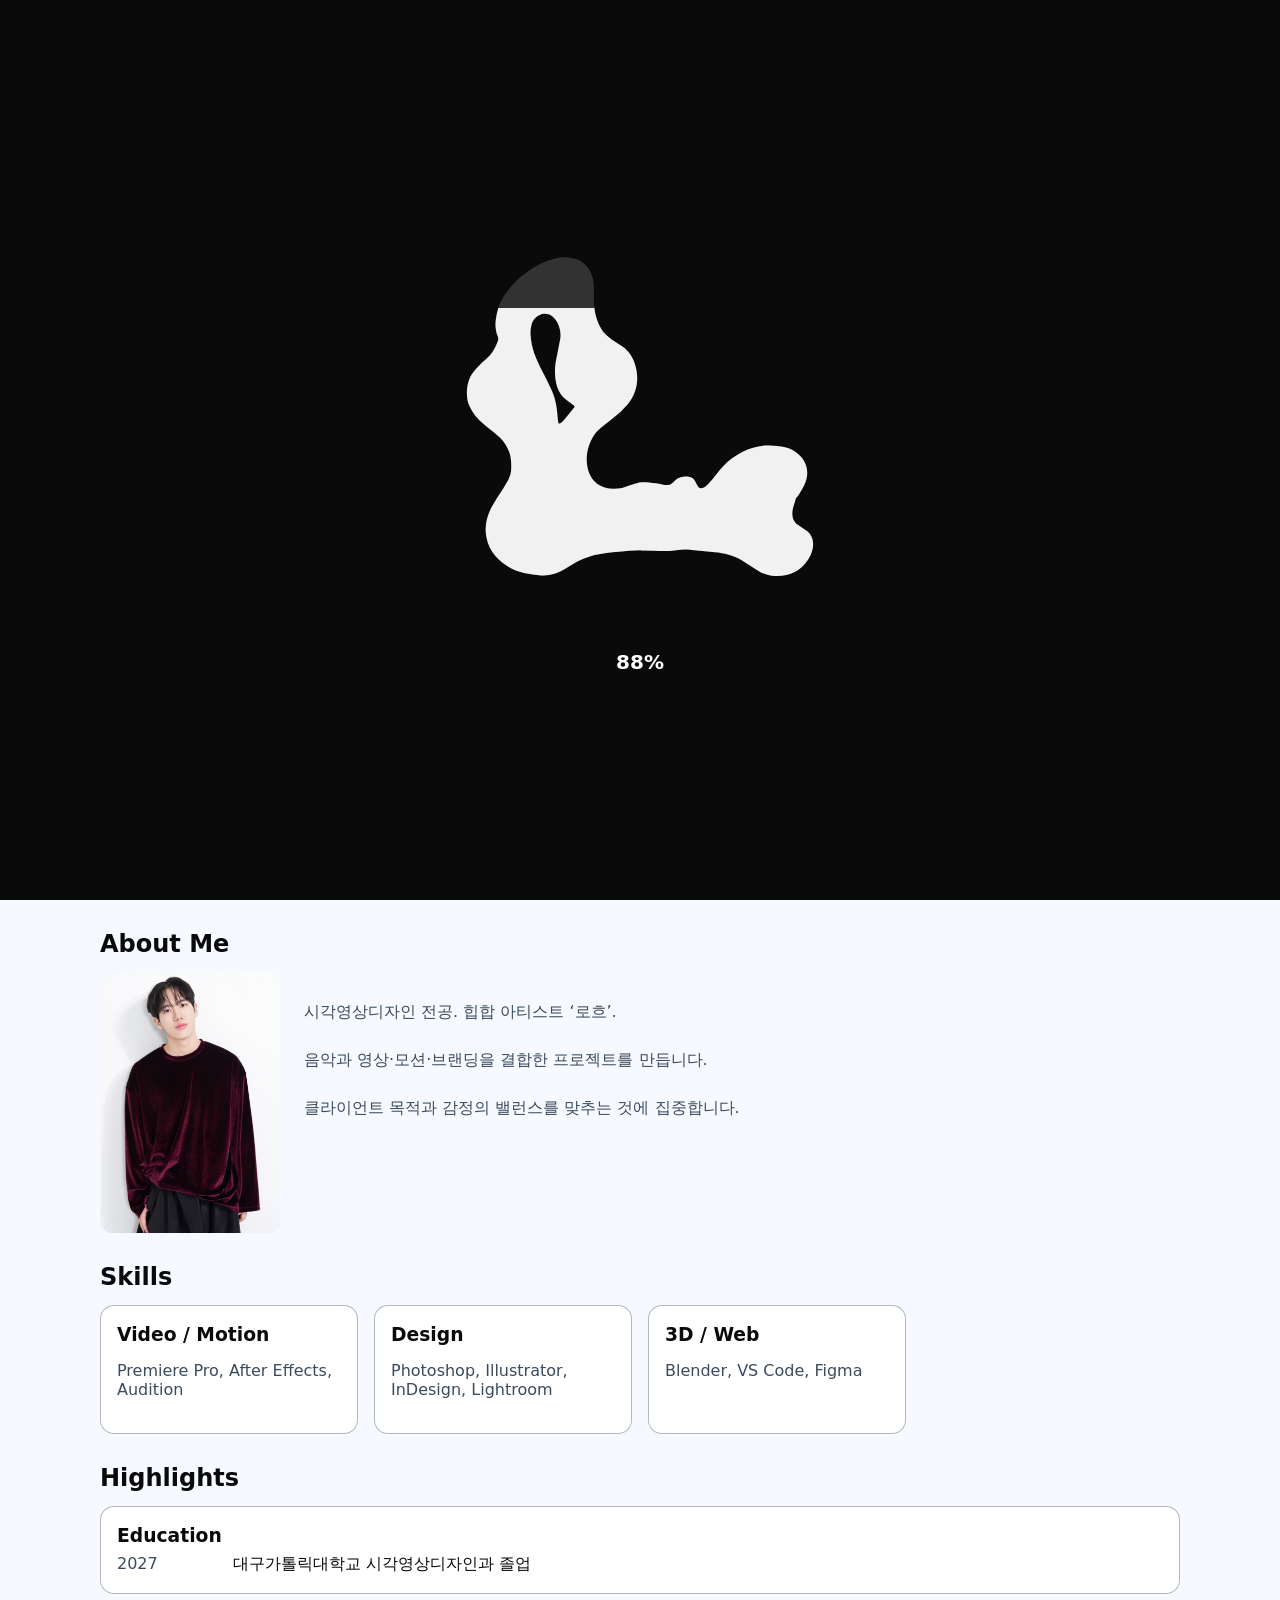
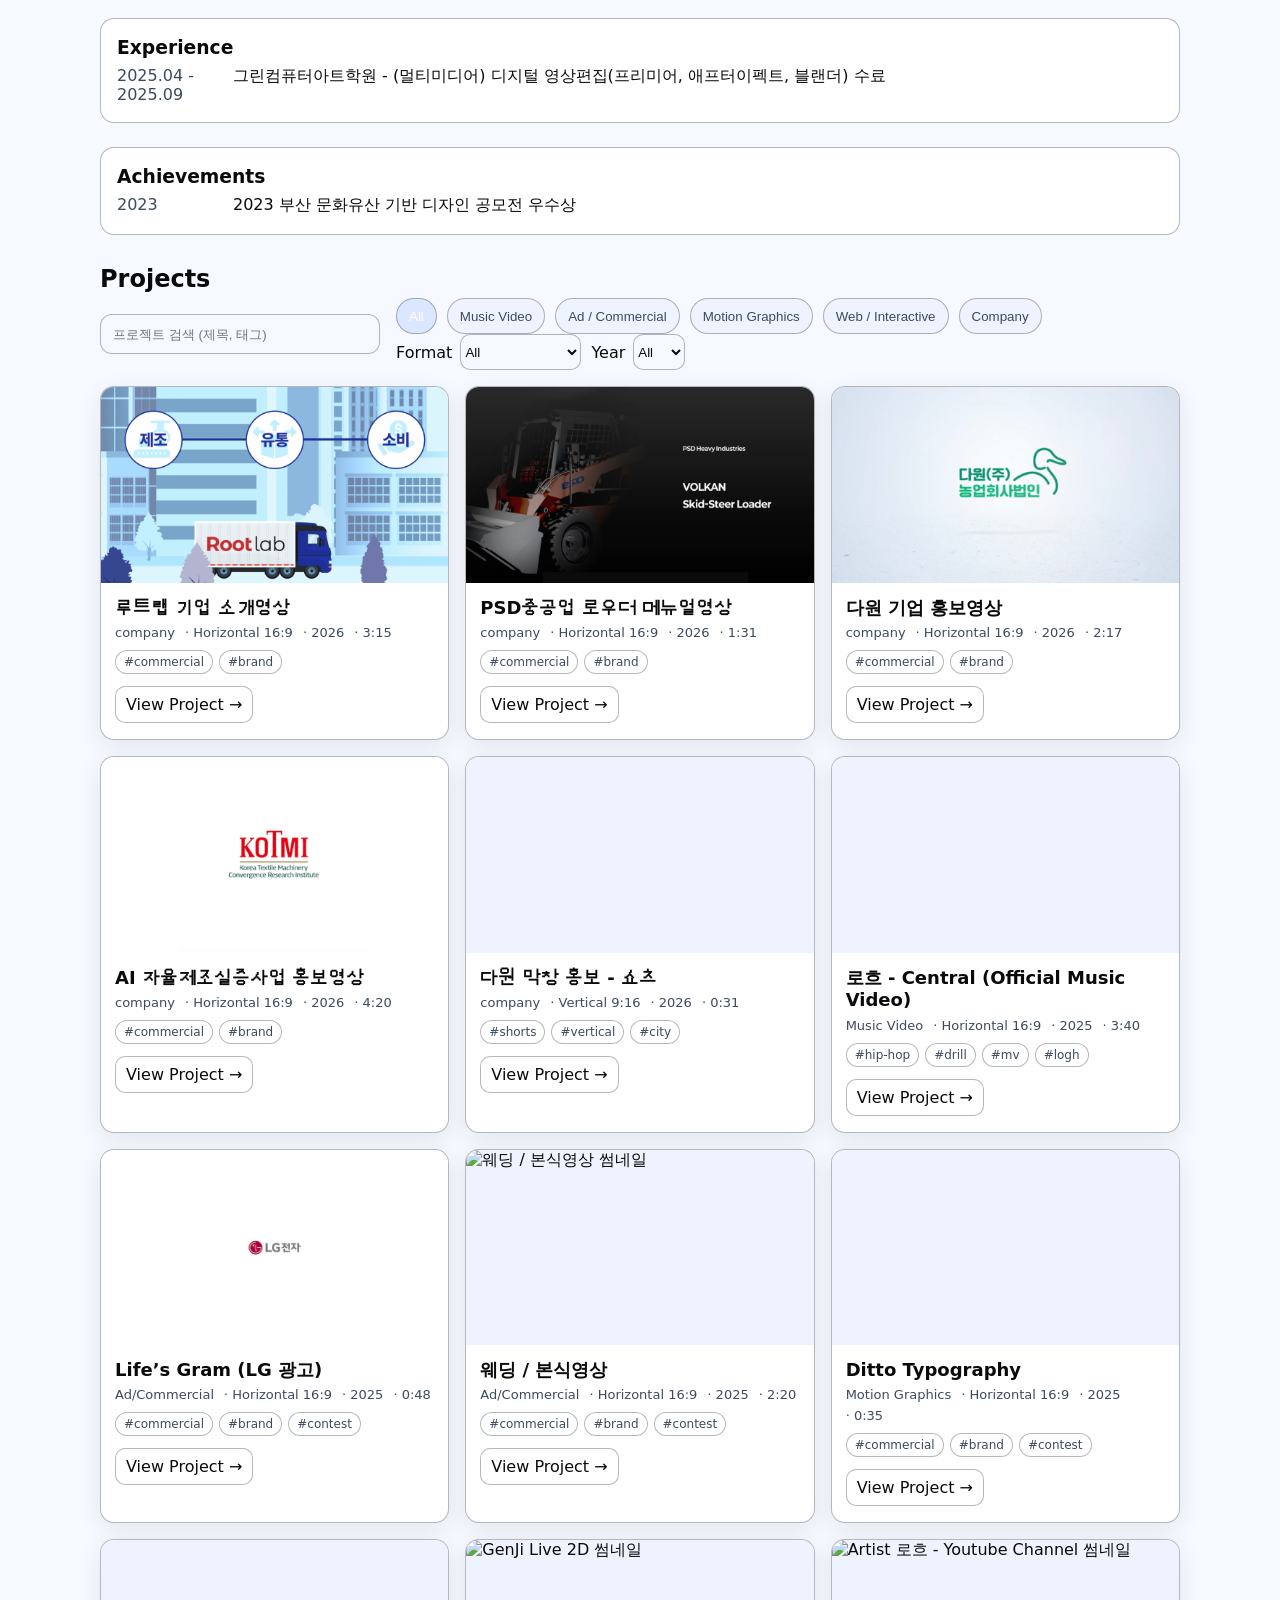
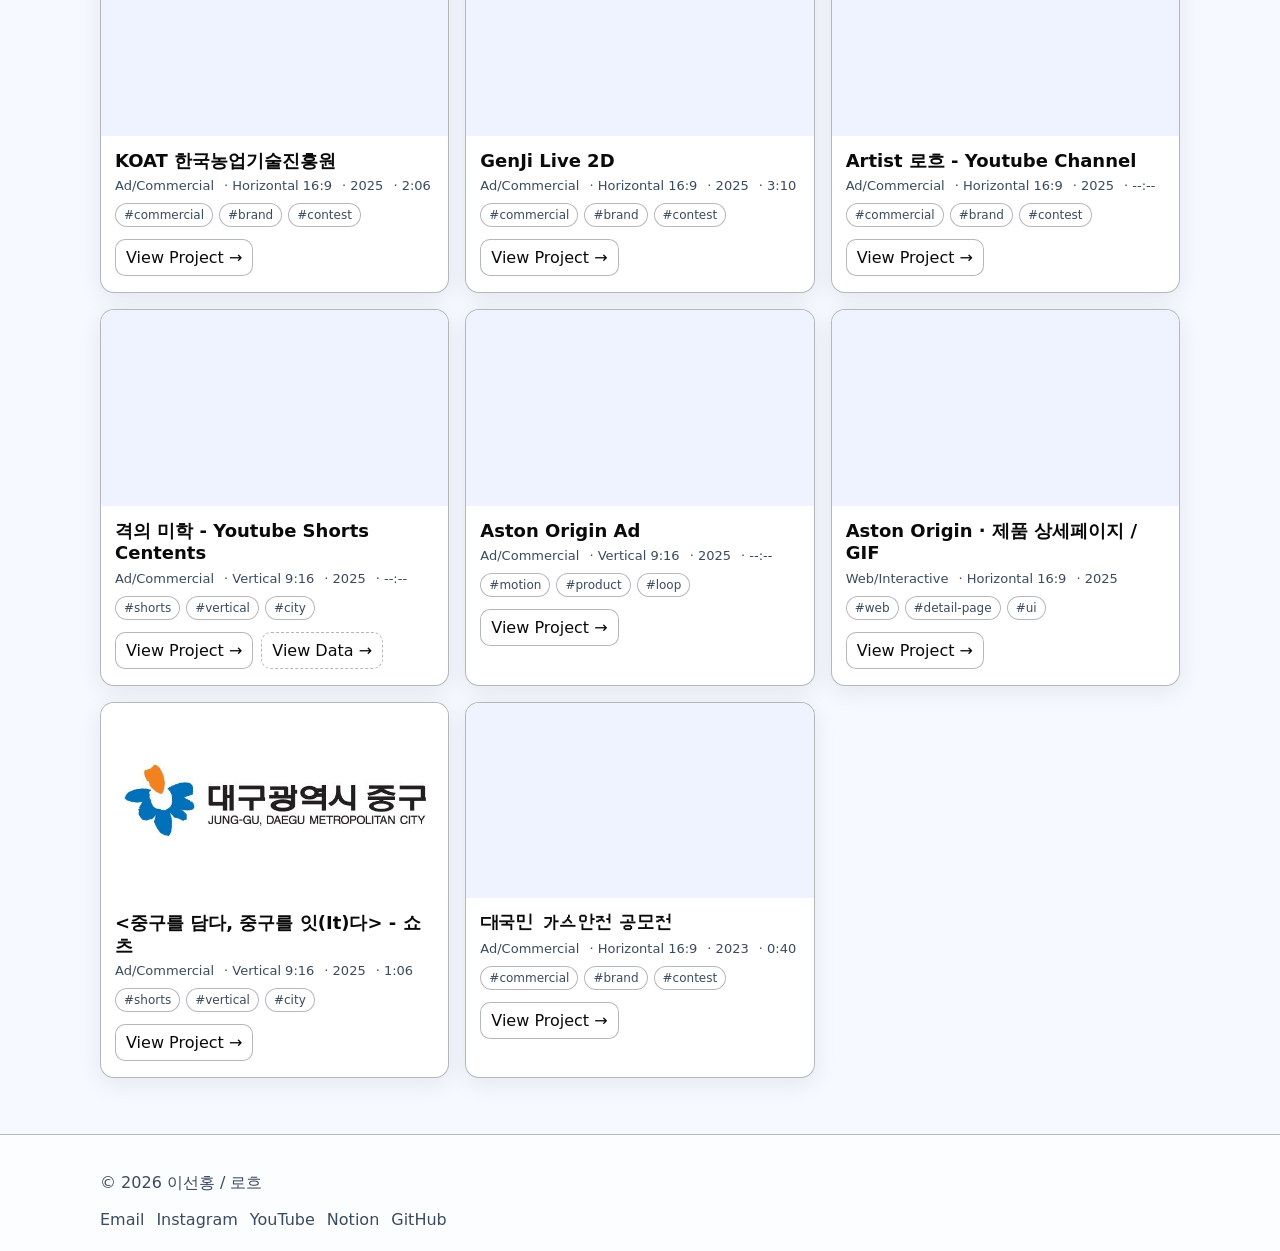
==== commit c7757b90: "update: 수정 내용 요약" ====
--- a/index.html
+++ b/index.html
@@ -61,7 +61,6 @@
       <video
         id="introVideo"
         class="intro__video"
-        autoplay
         muted
         playsinline
         loop
--- a/css/style.css
+++ b/css/style.css
@@ -80,8 +80,8 @@
   left: 0;    
   width: 100%;
   z-index: 9999;
-  background: rgba(11, 22, 32, 0.55);
-  backdrop-filter: blur(8px);
+  background: rgba(11, 22, 32, 0.95);
+  backdrop-filter: blur(4px);
   border-bottom: 1px solid var(--border);
 }
 html[data-theme="light"] .site-header {
@@ -744,19 +744,62 @@
 
 .preloader {
   opacity: 1;
-  filter: blur(0);
   visibility: visible;
   transition:
     opacity 0.7s ease,
+    visibility 0.7s ease;
+}
+
+.preloader__percent {
+  filter: blur(0);
+  opacity: 1;
+  transition:
     filter 0.7s ease,
-    visibility 0.7s ease;
+    opacity 0.7s ease;
 }
 
 .preloader--done {
   opacity: 0;
-  filter: blur(14px);
-  transition: opacity 0.7s ease, filter 0.7s ease, visibility 0.7s ease;
   visibility: hidden;
   pointer-events: none;
-  
+}
+
+/* 숫자만 블러 */
+.preloader--done .preloader__percent {
+  filter: blur(14px);
+  opacity: 0;
+}
+
+.site-header {
+  transition:
+    background 0.25s ease,
+    border-color 0.25s ease,
+    backdrop-filter 0.25s ease;
+}
+
+.site-header.is-top {
+  background: transparent;
+  border-bottom-color: transparent;
+  backdrop-filter: none;
+}
+
+html[data-theme="light"] .site-header.is-top {
+  background: transparent;
+}
+
+.site-header:hover,
+.site-header.is-top:hover {
+  background: rgba(11, 22, 32, 0.95);
+  backdrop-filter: blur(8px);
+}
+body.is-loading {
+  overflow: hidden;
+  height: 100vh;
+}
+
+body.is-loading .site-header,
+body.is-loading main,
+body.is-loading section,
+body.is-loading footer {
+  pointer-events: none;
 }
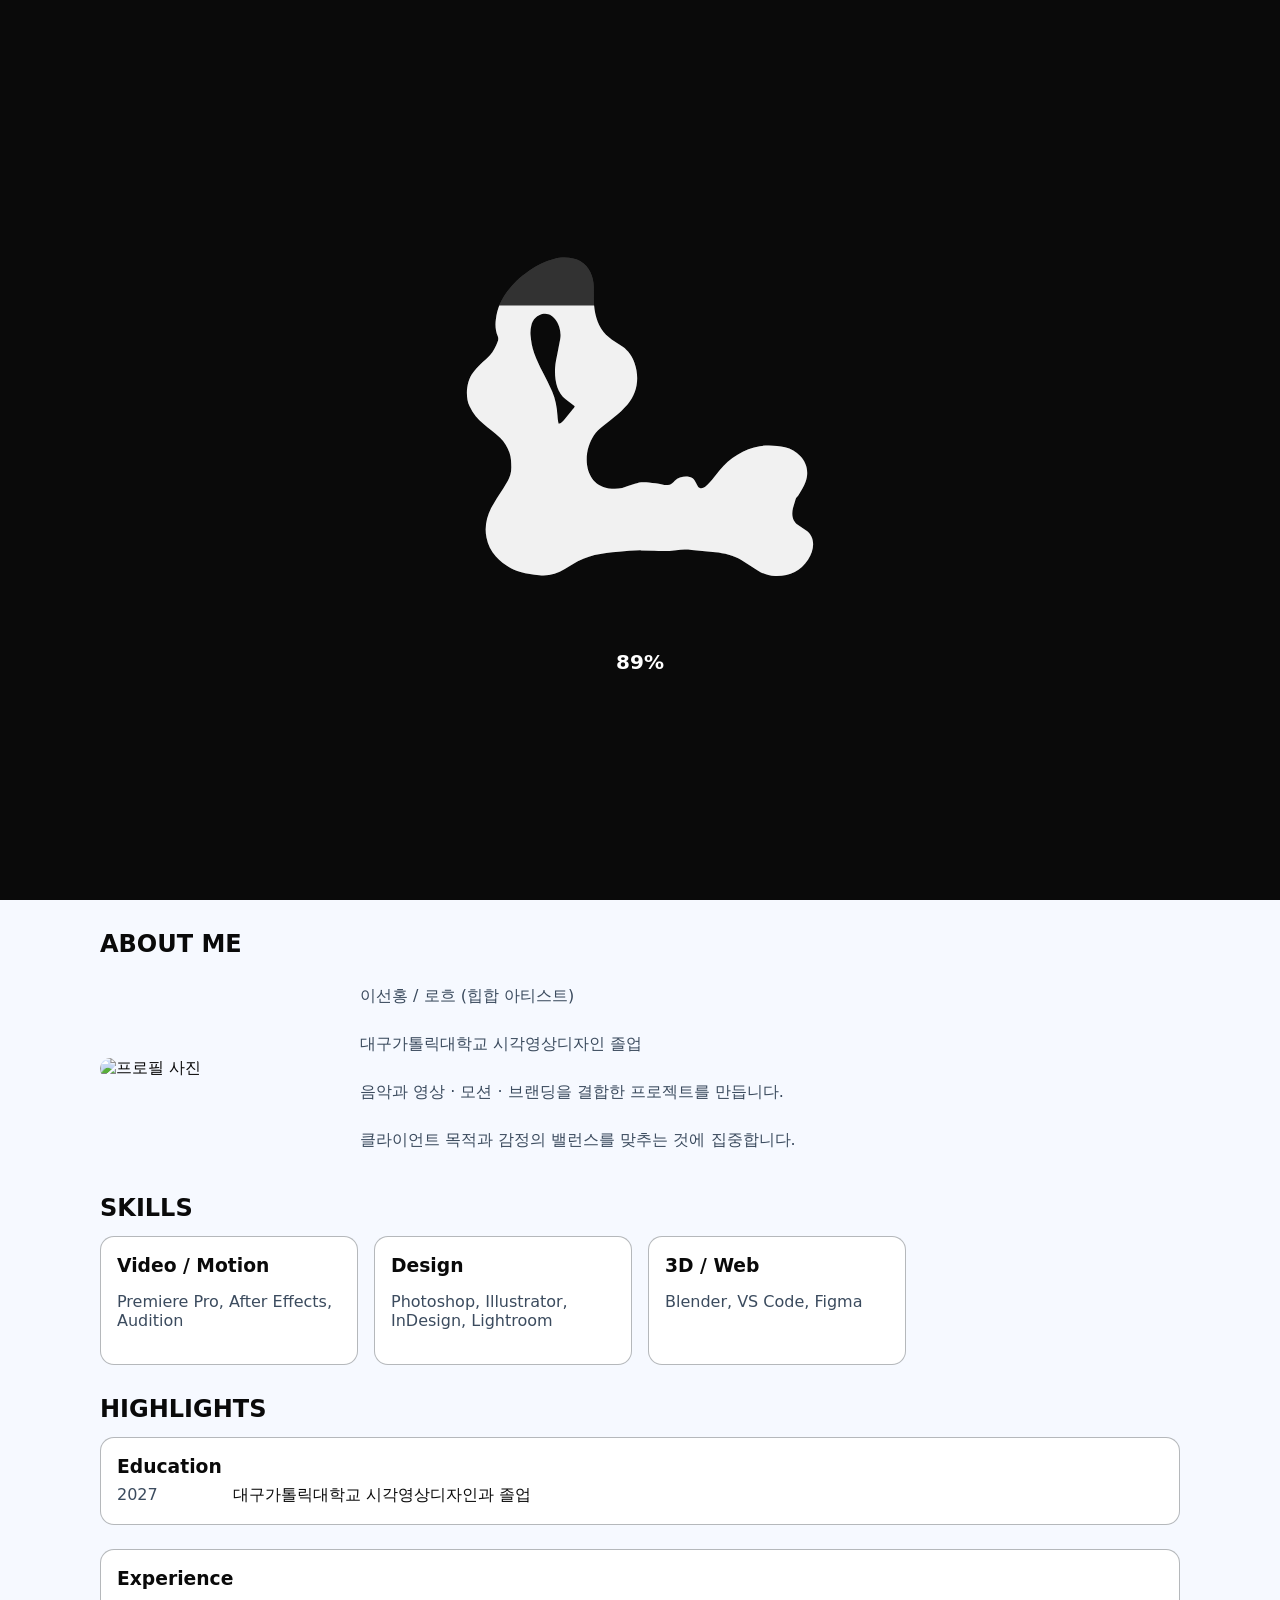
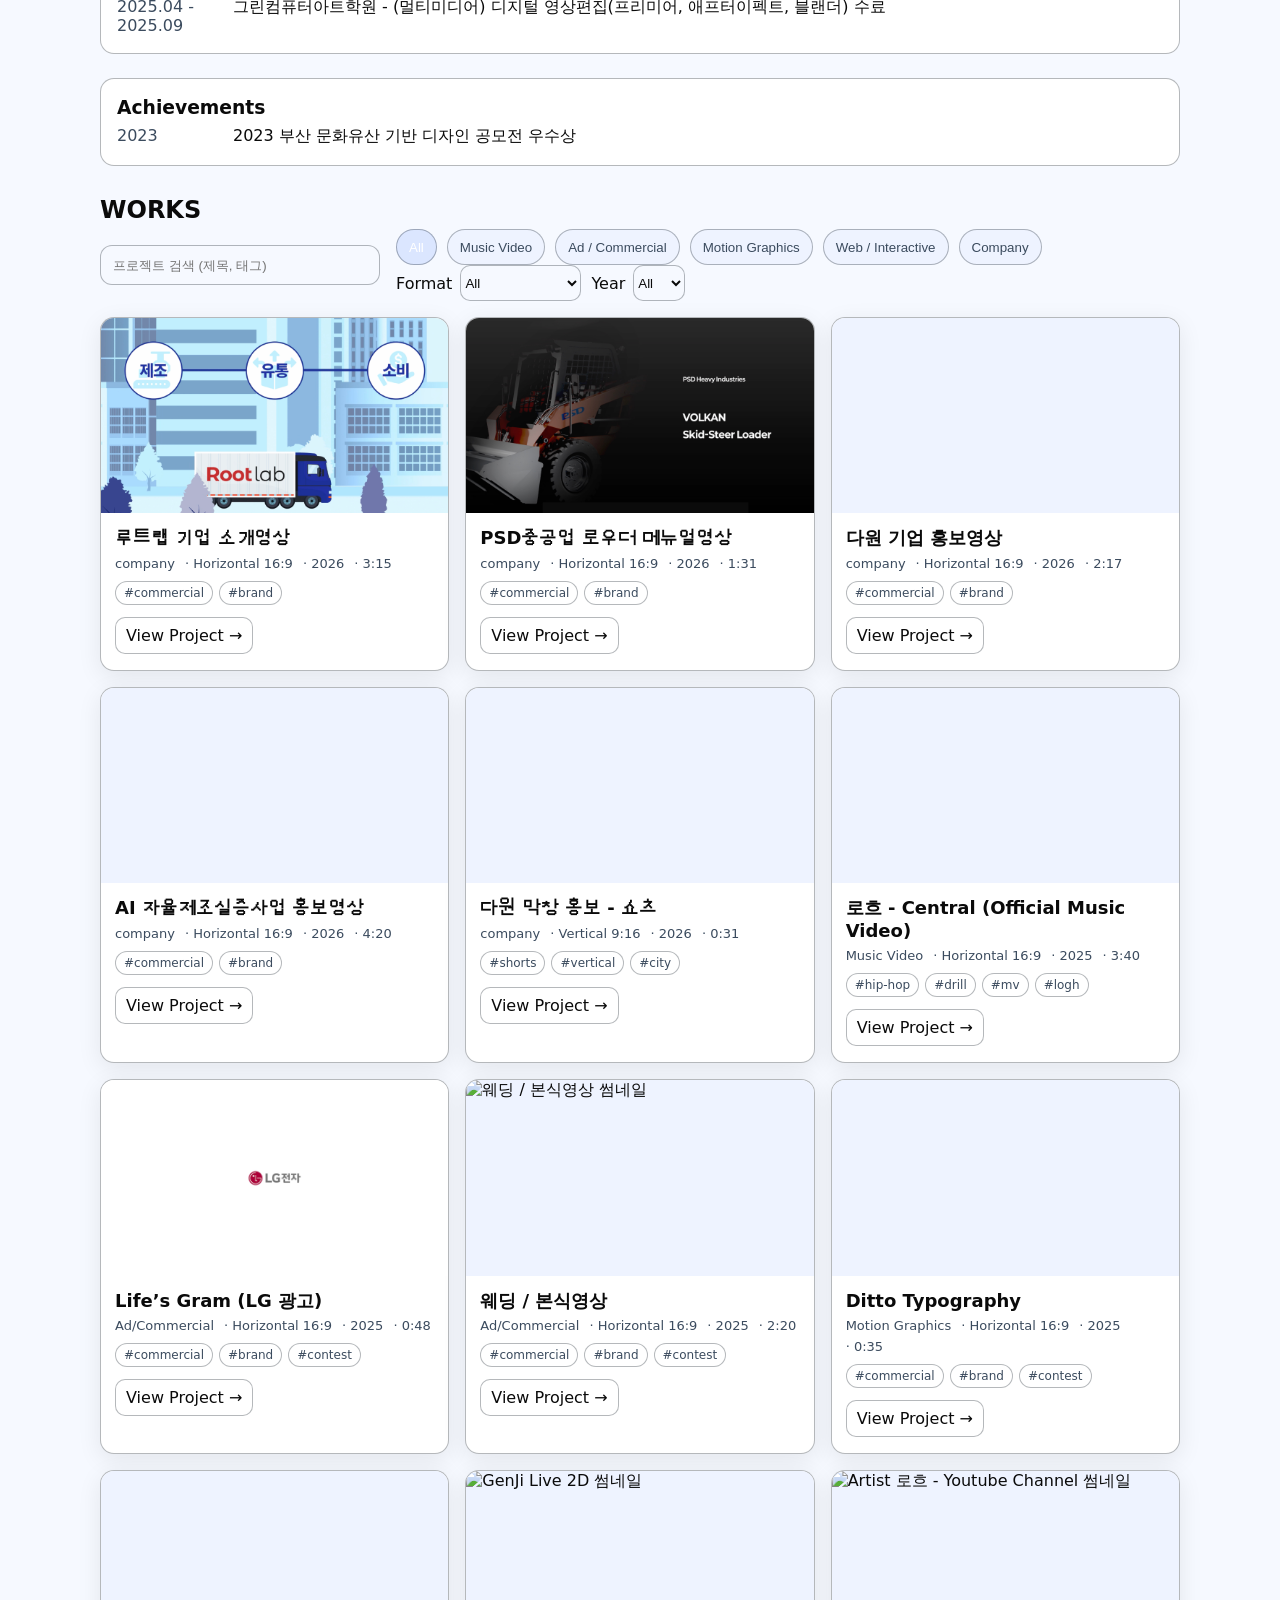
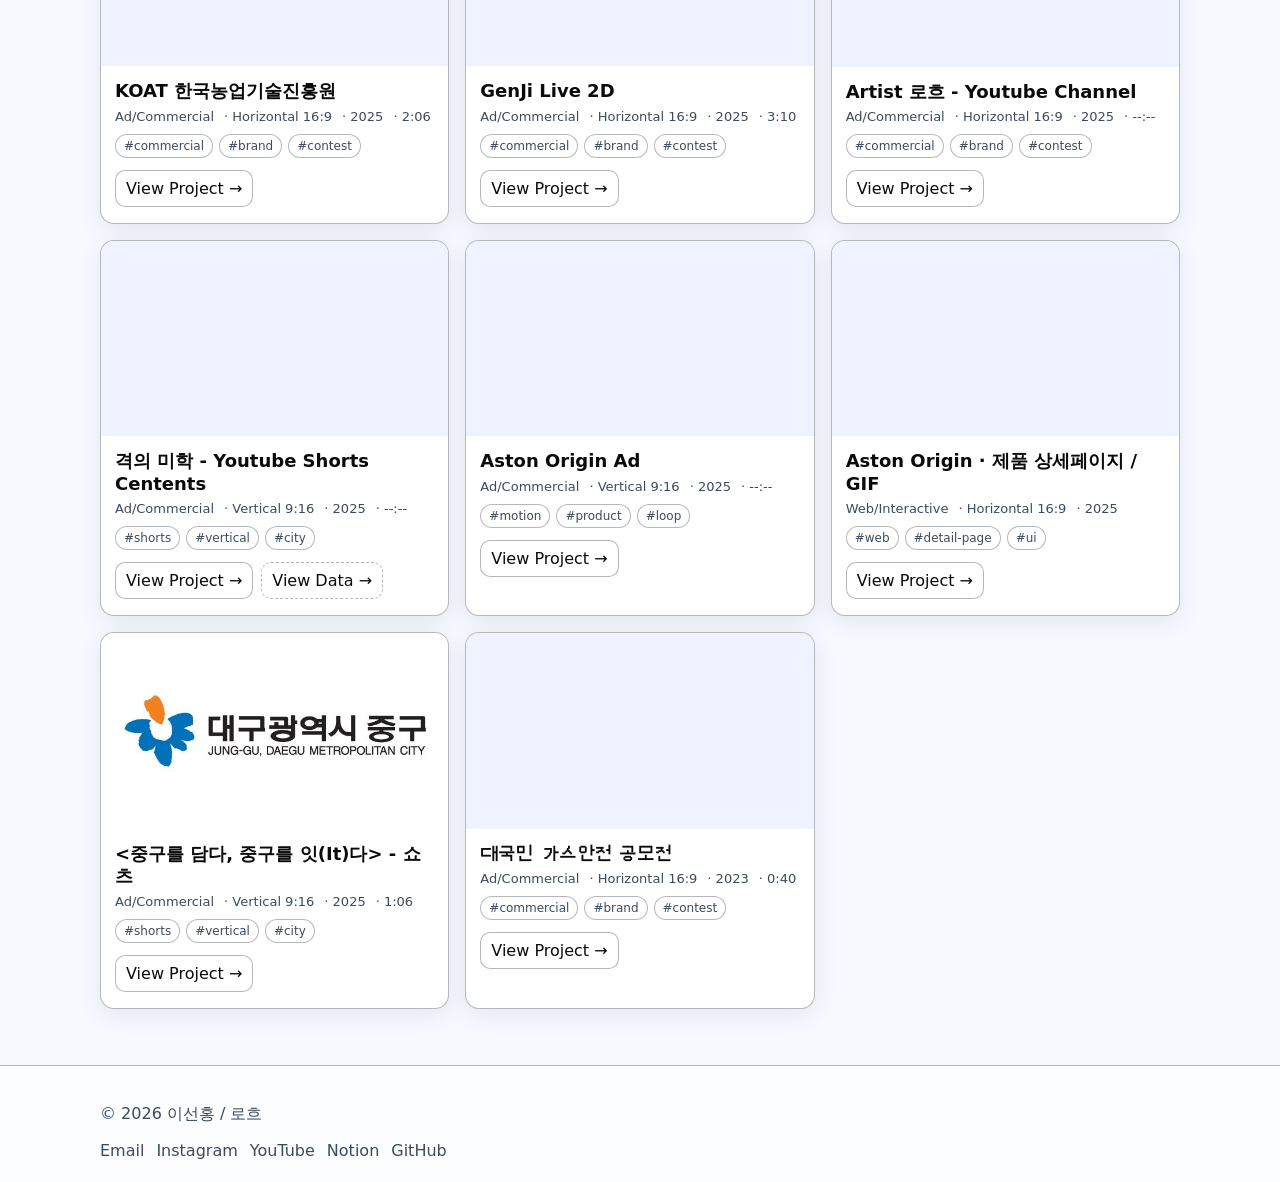
==== commit 86ad0e3e: "update: 수정 내용 요약" ====
--- a/index.html
+++ b/index.html
@@ -3,7 +3,7 @@
   <head>
     <meta charset="UTF-8" />
     <meta name="viewport" content="width=device-width, initial-scale=1" />
-    <title>이선홍 | Portfolio</title>
+    <title>ee SeonHong — Creative Portfolio</title>
     <link rel="stylesheet" href="css/style.css" />
   </head>
   <body>
@@ -28,17 +28,20 @@
     <header class="site-header" role="banner">
       <div class="container header-grid">
         <!-- Left: 브랜드 -->
-        <div class="brand">
-          <a href="#home" aria-label="홈으로 이동">PORTFOLIO</a>
-        </div>
+       <div class="brand">
+  <a href="#home" aria-label="홈으로 이동" class="brand__link">
+    <img src="assets/images/icon.svg" alt="" class="brand__icon" />
+    <span>ee SeonHong</span>
+  </a>
+</div>
 
         <!-- Center: 내비게이션 -->
         <nav class="nav" aria-label="주요 메뉴">
-          <a href="#home">Home</a>
-          <a href="#about">About Me</a>
-          <a href="#skills">Skills</a>
-          <a href="#highlights">Highlights</a>
-          <a href="#projects">Projects</a>
+          <a href="#home">HOME</a>
+          <a href="#about">ABOUT ME</a>
+          <a href="#skills">SKILLS</a>
+          <a href="#highlights">HIGHLIGHTS</a>
+          <a href="#projects">WORKS</a>
         </nav>
 
         <!-- Right: 액션(테마 토글) -->
@@ -77,21 +80,12 @@
         <!-- 패널 + 스크롤 버튼을 한 부모로 묶음 -->
         <div class="intro__stack">
           <div class="intro__panel" role="group" aria-label="히어로 정보">
-            <div class="intro__badge">Portfolio</div>
-            <h1 class="intro__title">이선홍 <span class="thin"></span></h1>
-            <p class="intro__subtitle">
-              Music Video · Commercial · Motion Graphics · Web
-            </p>
-
-            <ul class="intro__social" aria-label="소셜 링크">
-              <li><a href="#" aria-label="Instagram(준비중)">📷</a></li>
-              <li><a href="#" aria-label="X(준비중)">🐦</a></li>
-              <li><a href="#" aria-label="YouTube(준비중)">▶️</a></li>
-              <li><a href="#" aria-label="Notion(준비중)">🗂️</a></li>
-              <li><a href="#" aria-label="GitHub(준비중)">💻</a></li>
-            </ul>
-
-            <div class="intro__actions">
+
+<div class="intro__cta">
+  <a href="#projects" class="intro__works-btn">VIEW WORKS</a>
+</div>
+
+            <div class="intro__actions intro__actions--reveal">
               <button
                 id="toggleMute"
                 class="btn btn--ghost"
@@ -140,16 +134,30 @@
 
     <!-- ===== 2) ABOUT ME ===== -->
     <section id="about" class="about container" aria-label="About Me">
-      <h2>About Me</h2>
+      <h2>ABOUT ME</h2>
       <div class="about__content">
+        <div class="about__media">
         <img
           src="assets/images/profile.png"
           alt="프로필 사진"
           class="about__img"
         />
+        <video
+      class="about__logo-video"
+      autoplay
+      muted
+      loop
+      playsinline
+    >
+      <source src="assets/videos/L-motion.webm" type="video/webm" />
+    </video>
+
+  </div>
+
         <p class="about__text-vertical">
-          시각영상디자인 전공. 힙합 아티스트 ‘로흐’.<br />
-          음악과 영상·모션·브랜딩을 결합한 프로젝트를 만듭니다.<br />
+          이선홍 / 로흐 (힙합 아티스트) <br />
+          대구가톨릭대학교 시각영상디자인 졸업 <br />
+          음악과 영상 · 모션 · 브랜딩을 결합한 프로젝트를 만듭니다. <br />
           클라이언트 목적과 감정의 밸런스를 맞추는 것에 집중합니다.
         </p>
       </div>
@@ -157,7 +165,7 @@
 
     <!-- ===== 3) SKILLS ===== -->
     <section id="skills" class="skills container" aria-label="Skills">
-      <h2>Skills</h2>
+      <h2>SKILLS</h2>
       <div class="skills__grid">
         <div class="skill-card">
           <h3>Video / Motion</h3>
@@ -180,7 +188,7 @@
       class="highlights container"
       aria-label="Highlights"
     >
-      <h2>Highlights</h2>
+      <h2>HIGHLIGHTS</h2>
       <div class="timeline">
         <div class="tl-group">
           <h3>Education</h3>
@@ -219,7 +227,7 @@
 
     <!-- ===== 5) PROJECTS ===== -->
     <section id="projects" class="projects container" aria-label="Projects">
-      <h2>Projects</h2>
+      <h2>WORKS</h2>
 
       <!-- Controls -->
       <div class="controls">
--- a/css/style.css
+++ b/css/style.css
@@ -80,7 +80,7 @@
   left: 0;    
   width: 100%;
   z-index: 9999;
-  background: rgba(11, 22, 32, 0.95);
+  background: rgba(0, 0, 0, 0.75);
   backdrop-filter: blur(4px);
   border-bottom: 1px solid var(--border);
 }
@@ -92,7 +92,7 @@
   display: grid;
   grid-template-columns: 1fr auto 1fr;
   align-items: center;
-  height: 64px;
+  height: 72px;
   gap: 16px;
 }
 .brand a {
@@ -162,7 +162,23 @@
   justify-content: center; 
 }
 .intro--video {
-  min-height: 100vh;
+  position: relative;
+  overflow: hidden;
+}
+.intro--video::after {
+  content: "";
+  position: absolute;
+  left: 0;
+  bottom: 0;
+  width: 100%;
+  height: 520px;
+  pointer-events: none;
+  background: linear-gradient(
+    to bottom,
+    rgba(0,0,0,0) 0%,
+    rgba(0,0,0,0.35) 40%,
+    #000 100%
+  );
 }
 .intro__video {
   position: absolute;
@@ -174,13 +190,7 @@
 .intro__scrim {
   position: absolute;
   inset: 0;
-  background: radial-gradient(
-      120% 80% at 50% 20%,
-      rgba(10, 18, 28, 0.2) 0%,
-      rgba(10, 18, 28, 0.55) 60%,
-      rgba(10, 18, 28, 0.75) 100%
-    ),
-    linear-gradient(180deg, var(--scrim-1) 0%, var(--scrim-2) 100%);
+  background: rgba(0, 0, 0, 0.12);
   animation: scrimFade 0.6s ease both;
 }
 @keyframes scrimFade {
@@ -200,7 +210,7 @@
   place-items: center;
   text-align: center;
   padding: 72px 0;
-  transform: translateY(-60px); /* 원하는 값만큼 위로 올림 */
+  transform: translateY(20px); /* 원하는 값만큼 위로 올림 */
 }
 
 /* 패널 */
@@ -209,14 +219,13 @@
   width: min(92vw, 960px);
   padding: clamp(18px, 3.6vw, 28px);
   border-radius: 22px;
-  border: 1px solid var(--border);
-  background: rgba(255, 255, 255, 0.06);
-  backdrop-filter: blur(8px);
-  box-shadow: var(--shadow);
+border: none;
+background: transparent;
+backdrop-filter: none;
+box-shadow: none;
   display: grid;
   justify-items: center;
   gap: 14px;
-  animation: dropIn 0.7s cubic-bezier(0.2, 0.8, 0.2, 1) 0.15s both;
 }
 html[data-theme="light"] .intro__panel {
   background: rgba(11, 22, 32, 0.06);
@@ -237,6 +246,7 @@
   display: grid;
   justify-items: center;
   row-gap: 18px;
+  transform: translateY(0);
   transform-origin: center center;
   animation: dropIn 0.7s cubic-bezier(0.2, 0.8, 0.2, 1) 0.15s both;
 }
@@ -520,7 +530,7 @@
 /* ===== Footer ===== */
 .footer {
   border-top: 1px solid var(--border);
-  background: rgba(11, 22, 32, 0.55);
+  background: rgba(0, 0, 0, 0.55);
   padding: 22px 0;
   margin-top: 56px;
 }
@@ -651,6 +661,11 @@
 }
 .intro__subtitle {
   color: var(--text-2) !important;
+  font-size: 20px;
+  font-weight: 400;
+  letter-spacing: -0.4px;
+  line-height: 1.5;
+  opacity: 0.88;
 }
 .intro__panel {
   text-align: center !important;
@@ -663,10 +678,11 @@
 }
 
 .about__content {
-  display: flex;
-  align-items: flex-start;
-  gap: 24px; /* 이미지와 글 사이 간격 */
-  flex-wrap: wrap; /* 모바일에서는 줄바꿈 */
+  position: relative;
+  display: grid;
+  grid-template-columns: 180px 1fr;
+  align-items: center;
+  column-gap: 80px;
 }
 
 .about__img {
@@ -674,7 +690,6 @@
   height: auto;
   border-radius: 12px; /* 모서리 둥글게 */
   object-fit: cover;
-  flex-shrink: 0; /* 줄어들지 않게 */
 }
 .about {
   padding-top: 30px; /* about 섹션 상단 간격 늘림 */
@@ -802,4 +817,113 @@
 body.is-loading section,
 body.is-loading footer {
   pointer-events: none;
+}
+.brand__link {
+  display: inline-flex;
+  align-items: center;
+  gap: 0.0px;
+  
+}
+.brand__link span {
+  transform: translateY(5.5px);
+  letter-spacing: 0.5px;
+}
+
+.brand__icon {
+  width: 45px;
+  height: 45px;
+  display: block;
+  margin-right: -6px;
+}
+
+.intro__cta {
+  margin-top: 258px;
+}
+.intro__works-btn {
+  display: inline-flex;
+  align-items: center;
+  justify-content: center;
+  padding: 14px 30px;
+  border: 2px solid rgba(255, 255, 255, 0.85);
+  border-radius: 999px;
+  color: #fff;
+  text-decoration: none;
+  font-size: 19px;
+  font-weight: 500;
+  letter-spacing: 0.5px;
+  background: rgba(255, 255, 255, 0.04);
+  transition: background 0.25s ease, transform 0.25s ease;
+}
+.intro__works-btn:hover {
+  background: rgba(255, 255, 255, 0.16);
+  transform: translateY(-2px) scale(1.02);
+  box-shadow: 0 0 28px rgba(255, 255, 255, 0.18);
+}
+.intro__stack {
+  opacity: 0;
+  transform: translateY(30px);
+  transition:
+    opacity 0.9s ease,
+    transform 0.9s ease;
+}
+.intro__stack.stack--show {
+  opacity: 1;
+  transform: translateY(0);
+}
+.intro__works-btn {
+  opacity: 0;
+  transform: translateY(34px);
+}
+.intro__works-btn.works--show {
+  opacity: 1;
+  transform: translateY(0);
+  transition:
+    opacity 0.9s ease,
+    transform 0.9s cubic-bezier(0.2, 0.8, 0.2, 1);
+}
+.intro__works-btn,
+#soundToggle,
+.scroll-down {
+  opacity: 0;
+  transform: translateY(34px);
+  transition:
+    opacity 0.9s ease,
+    transform 0.9s cubic-bezier(0.2, 0.8, 0.2, 1);
+}
+.intro__works-btn.works--show,
+#toggleMute.sound--show,
+.scroll-down.scroll--show {
+  opacity: 1;
+  transform: translateY(0);
+}
+.intro__actions--reveal {
+  opacity: 0;
+  transform: translateY(40px);
+  transition:
+    opacity 1s ease,
+    transform 1s cubic-bezier(0.22, 1, 0.36, 1);
+    transition-delay: 5.4s;
+}
+.stack--show .intro__actions--reveal {
+  opacity: 1;
+  transform: translateY(0);
+}
+.about__media {
+  display: block;
+}
+.about__text-vertical {
+  margin: 0;
+  max-width: 620px;
+  line-height: 3;
+}
+
+.about__logo-video {
+  position: absolute;
+  width: 300px;
+  height: 300px;
+  object-fit: contain;
+  display: block;
+  left: 830px;
+  top: 50%;
+  transform: translateY(-50%);
 }
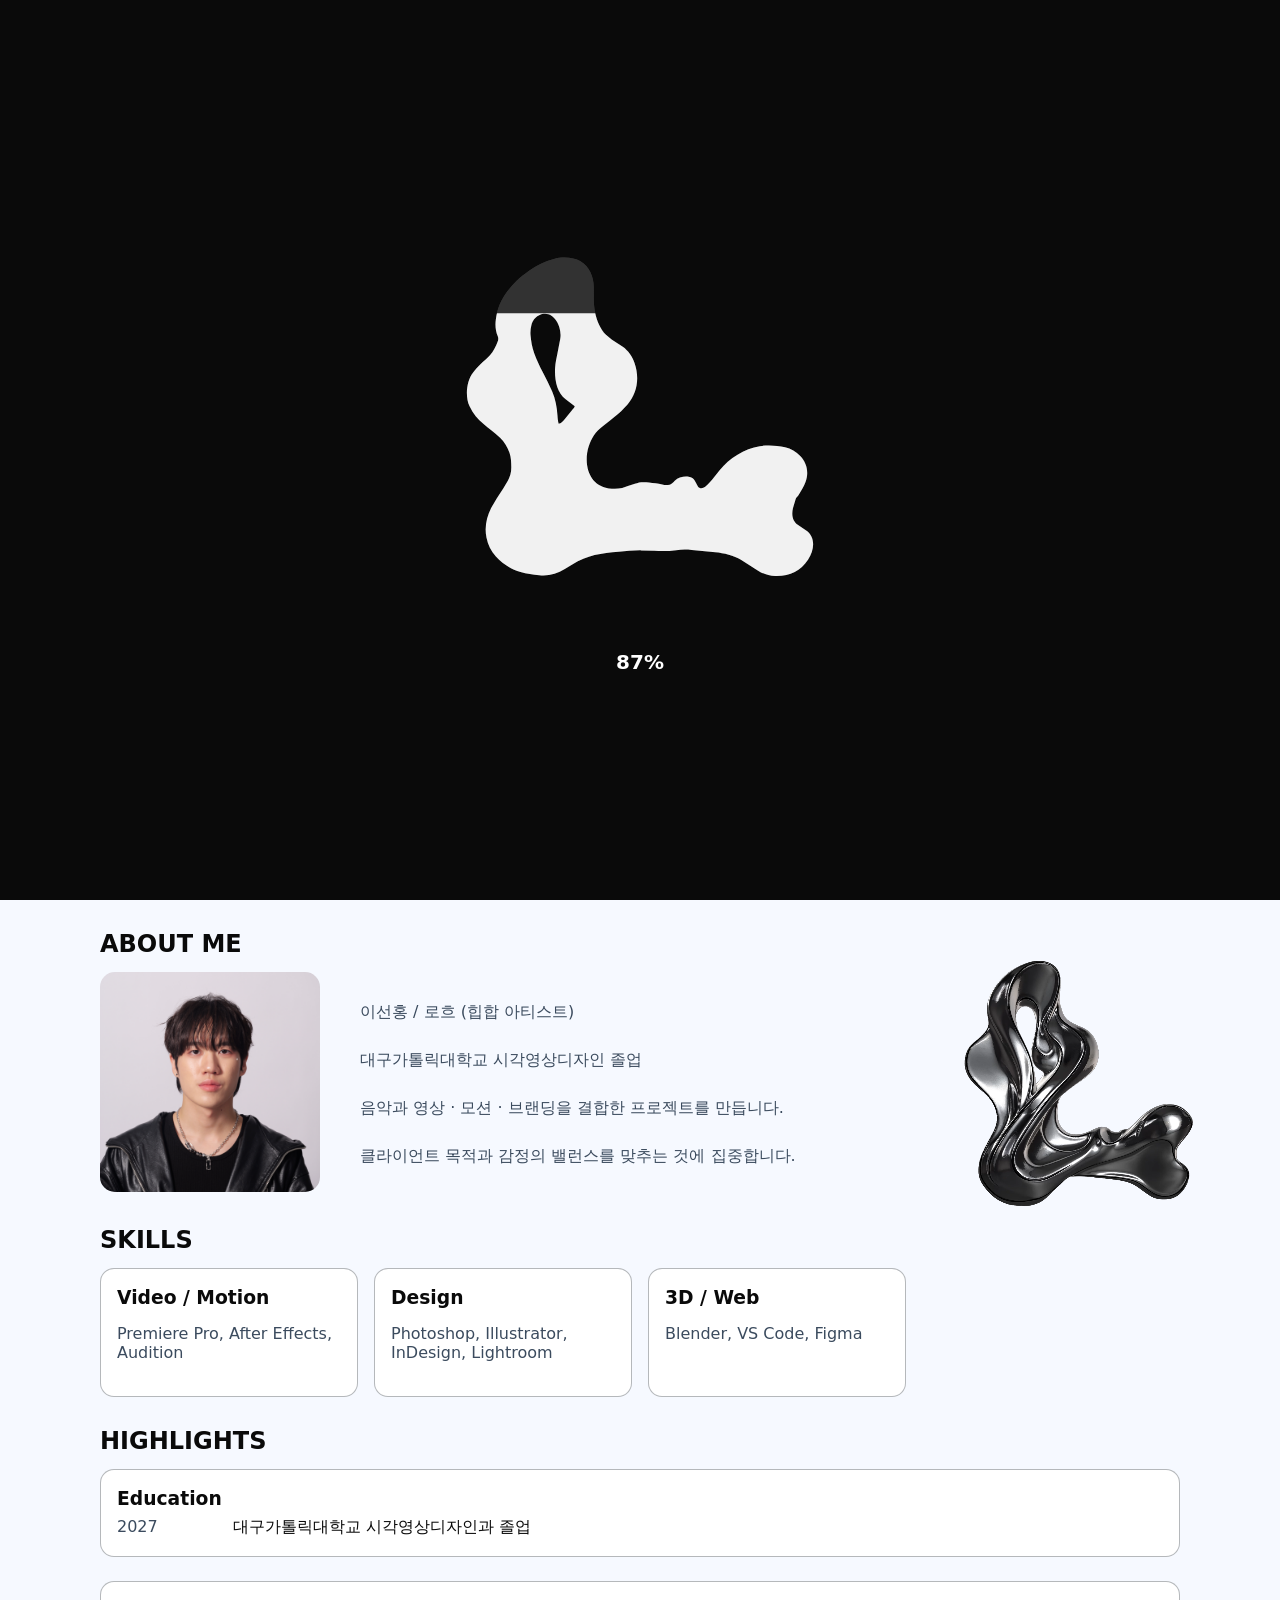
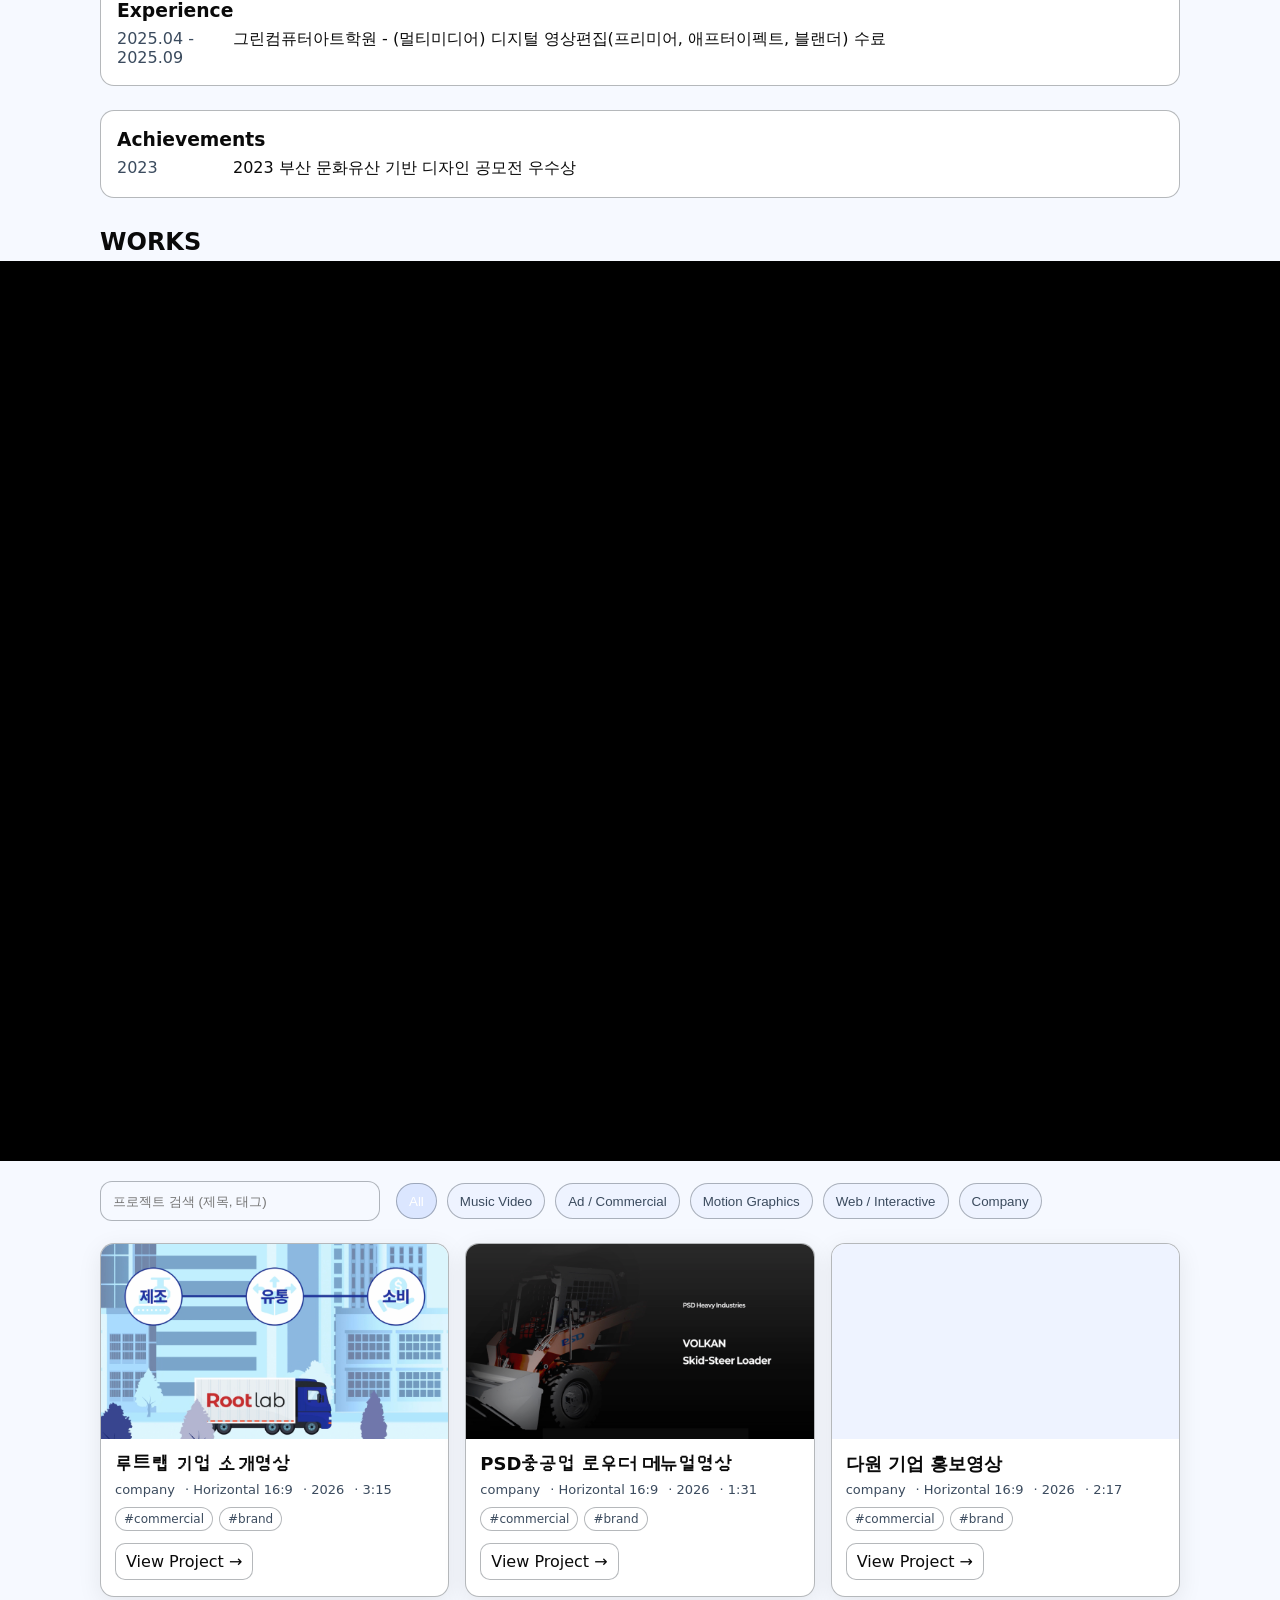
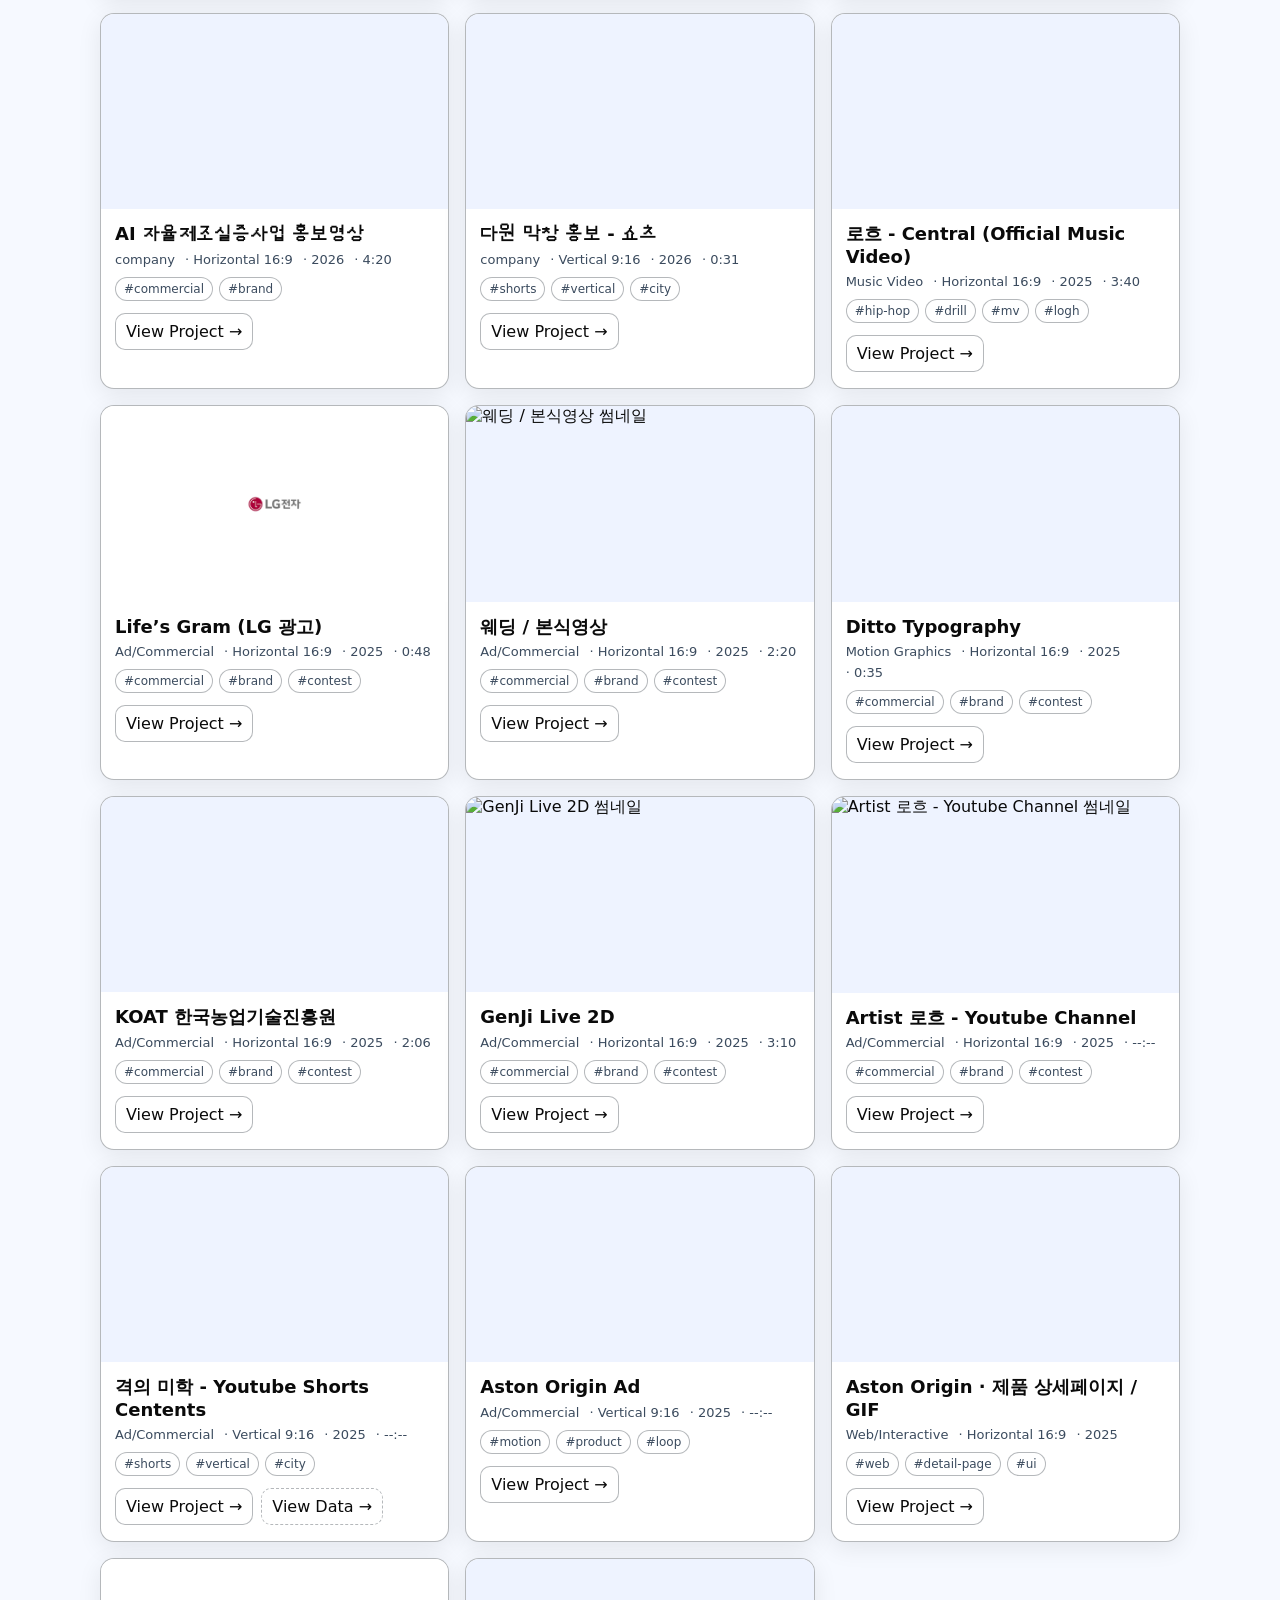
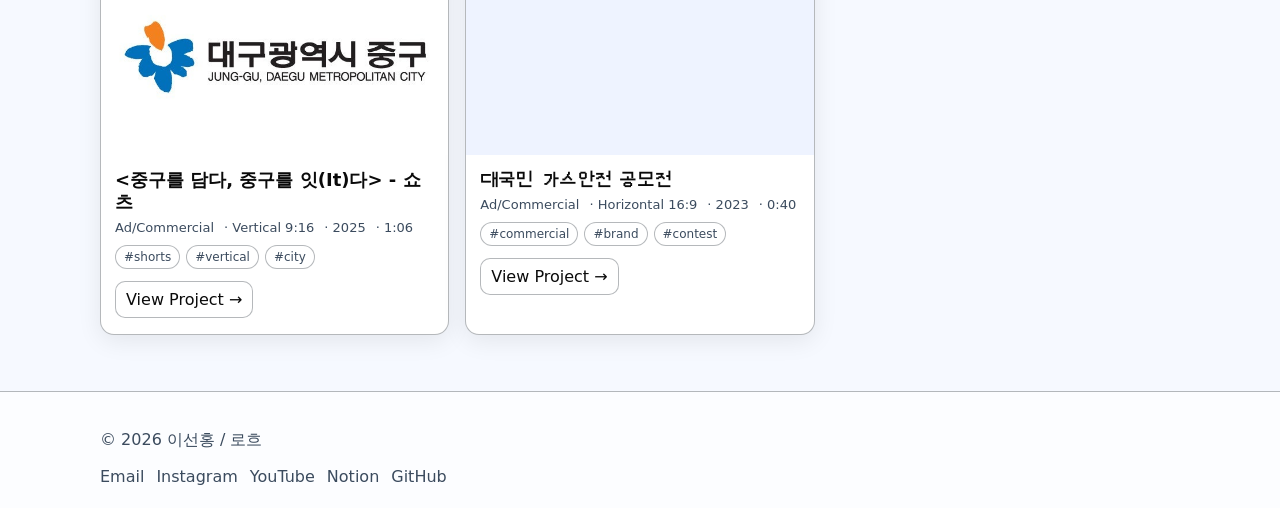
==== commit 63ec6183: "update portfolio" ====
--- a/index.html
+++ b/index.html
@@ -29,7 +29,7 @@
       <div class="container header-grid">
         <!-- Left: 브랜드 -->
        <div class="brand">
-  <a href="#home" aria-label="홈으로 이동" class="brand__link">
+  <a href="#home" aria-label="홈으로 이동" class="brand__link" id="homeLogo">
     <img src="assets/images/icon.svg" alt="" class="brand__icon" />
     <span>ee SeonHong</span>
   </a>
@@ -41,7 +41,7 @@
           <a href="#about">ABOUT ME</a>
           <a href="#skills">SKILLS</a>
           <a href="#highlights">HIGHLIGHTS</a>
-          <a href="#projects">WORKS</a>
+          <a href="#worksFeature">WORKS</a>
         </nav>
 
         <!-- Right: 액션(테마 토글) -->
@@ -82,7 +82,7 @@
           <div class="intro__panel" role="group" aria-label="히어로 정보">
 
 <div class="intro__cta">
-  <a href="#projects" class="intro__works-btn">VIEW WORKS</a>
+  <a href="#worksFeature" class="intro__works-btn">VIEW WORKS</a>
 </div>
 
             <div class="intro__actions intro__actions--reveal">
@@ -226,9 +226,13 @@
     </section>
 
     <!-- ===== 5) PROJECTS ===== -->
-    <section id="projects" class="projects container" aria-label="Projects">
+      <section id="projects" class="projects container" aria-label="Projects">
       <h2>WORKS</h2>
-
+      <div id="worksFeature" class="works-feature">
+        <video class="works-feature__video" autoplay muted loop playsinline>
+          <source src="assets/videos/main.mp4" type="video/mp4" />
+        </video>
+      </div>
       <!-- Controls -->
       <div class="controls">
         <div class="search">
@@ -266,25 +270,6 @@
               Company
             </button>
           </div>
-
-          <div class="filter-group" aria-label="보조 필터">
-            <label class="select-label">
-              <span>Format</span>
-              <select id="formatSelect">
-                <option value="all">All</option>
-                <option value="vertical">Vertical (9:16)</option>
-                <option value="horizontal">Horizontal (16:9)</option>
-                <option value="square">Square (1:1)</option>
-              </select>
-            </label>
-
-            <label class="select-label">
-              <span>Year</span>
-              <select id="yearSelect">
-                <option value="all">All</option>
-              </select>
-            </label>
-          </div>
         </div>
       </div>
 
--- a/css/style.css
+++ b/css/style.css
@@ -339,7 +339,7 @@
   gap: 16px;
   flex-wrap: wrap;
   align-items: center;
-  margin-bottom: 16px;
+  margin-bottom: 22px;
 }
 .search input {
   width: 280px;
@@ -686,9 +686,9 @@
 }
 
 .about__img {
-  width: 180px; /* 원하는 크기 */
+  width: 220px; /* 원하는 크기 */
   height: auto;
-  border-radius: 12px; /* 모서리 둥글게 */
+  border-radius: 15px; /* 모서리 둥글게 */
   object-fit: cover;
 }
 .about {
@@ -926,4 +926,39 @@
   left: 830px;
   top: 50%;
   transform: translateY(-50%);
+}
+
+.works-feature {
+  width: 100vw;
+  height: 100vh;
+  margin: 0 0 20px;
+  margin-left: calc(50% - 50vw);
+  border-radius: 0;
+  overflow: hidden;
+  background: #000;
+}
+
+.works-feature__video {
+  width: 100%;
+  height: 100%;
+  display: block;
+  object-fit: cover;
+}
+#worksFeature {
+  scroll-margin-top: 0;
+}
+
+.site-header.is-feature {
+  background: transparent;
+  border-bottom-color: transparent;
+  backdrop-filter: none;
+  box-shadow: none;
+}
+.site-header.is-feature .nav a.is-active {
+  background: transparent;
+}
+.site-header.is-feature:hover {
+  background: rgba(0, 0, 0, 0.75);
+  backdrop-filter: blur(8px);
+  border-bottom-color: var(--border);
 }
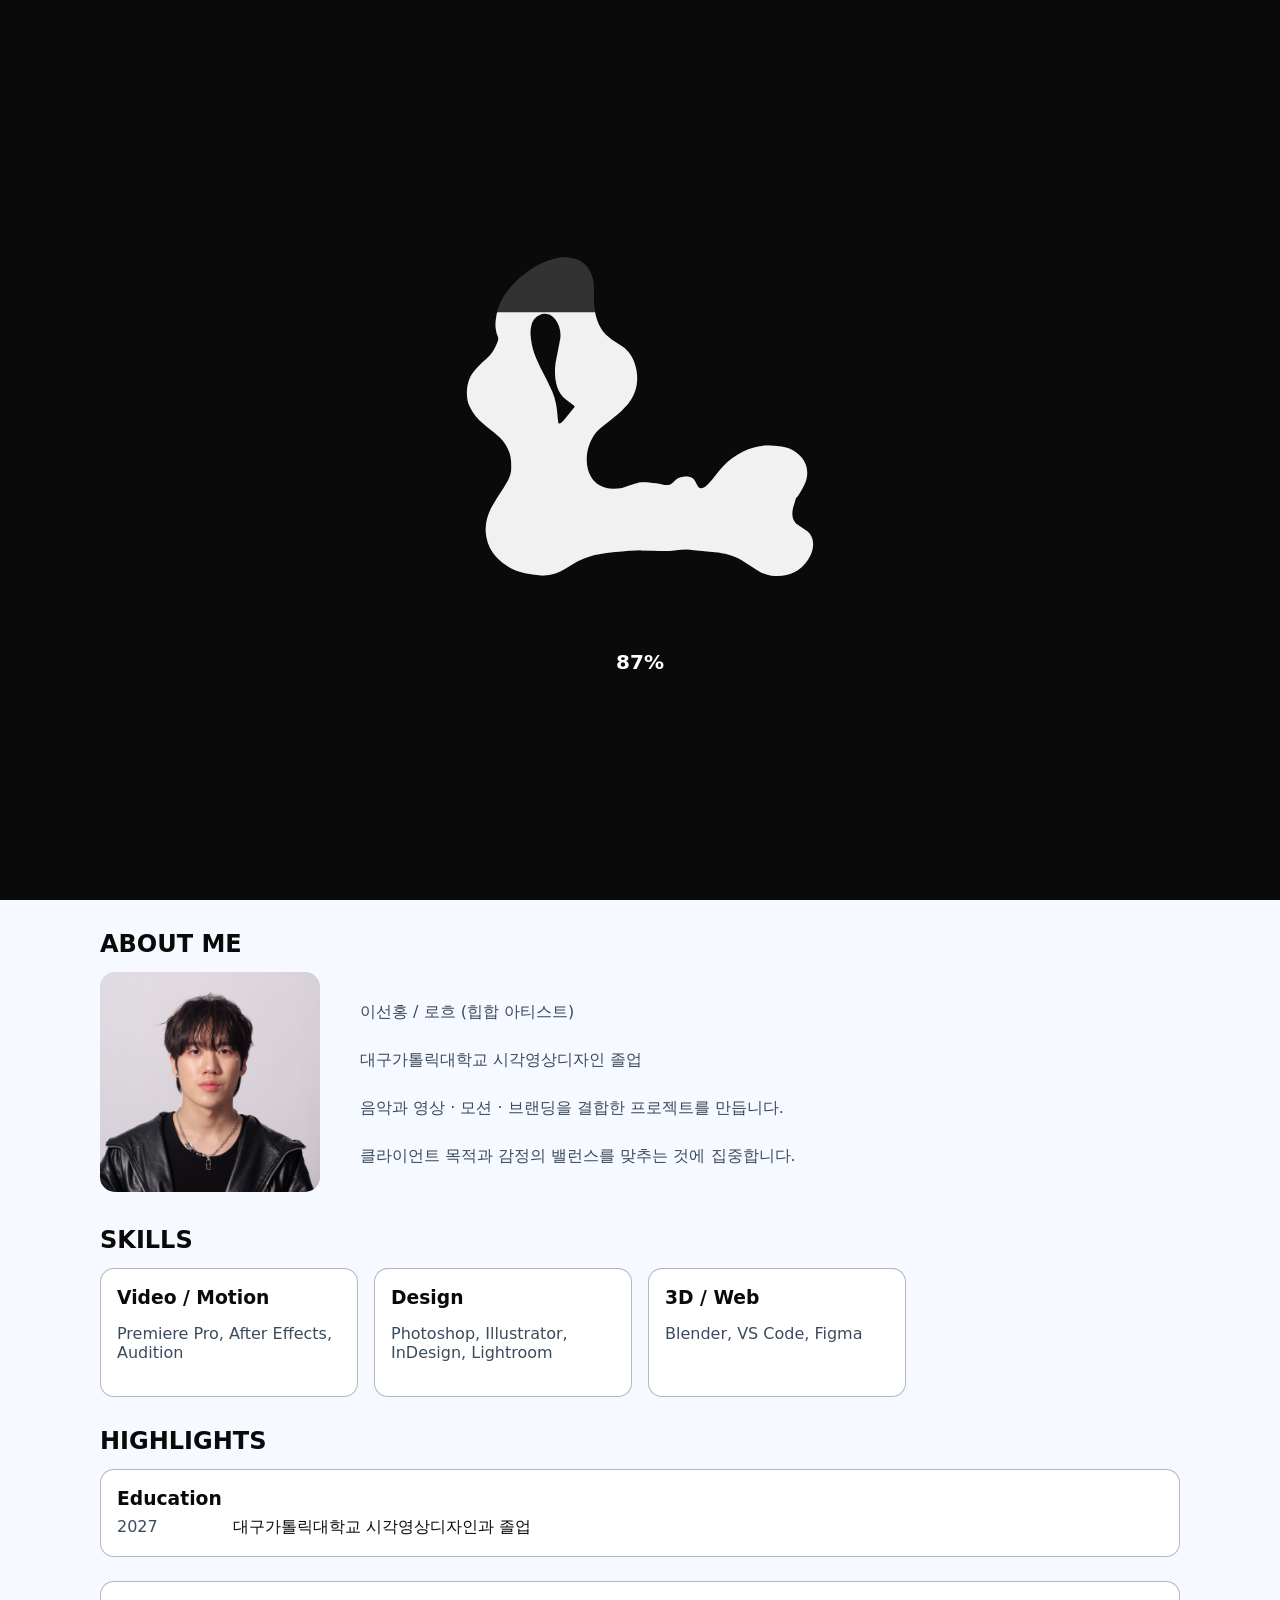
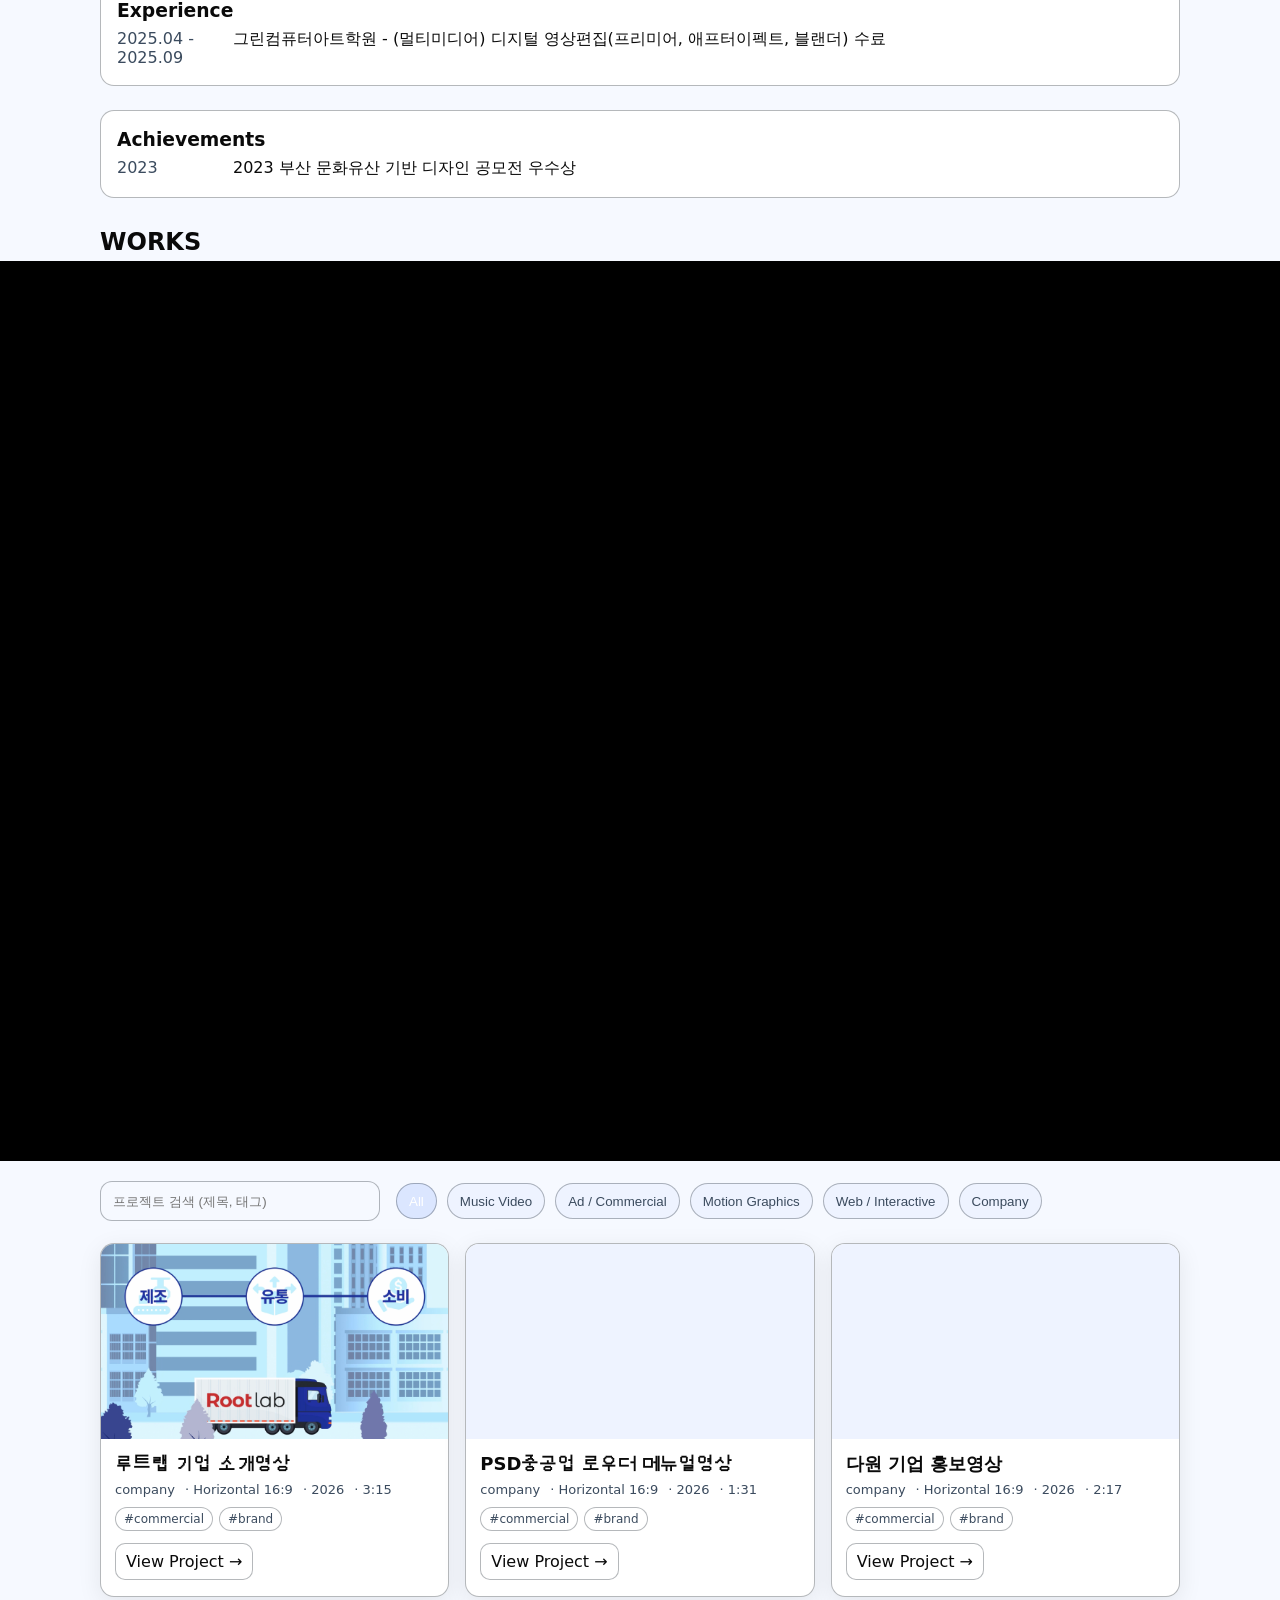
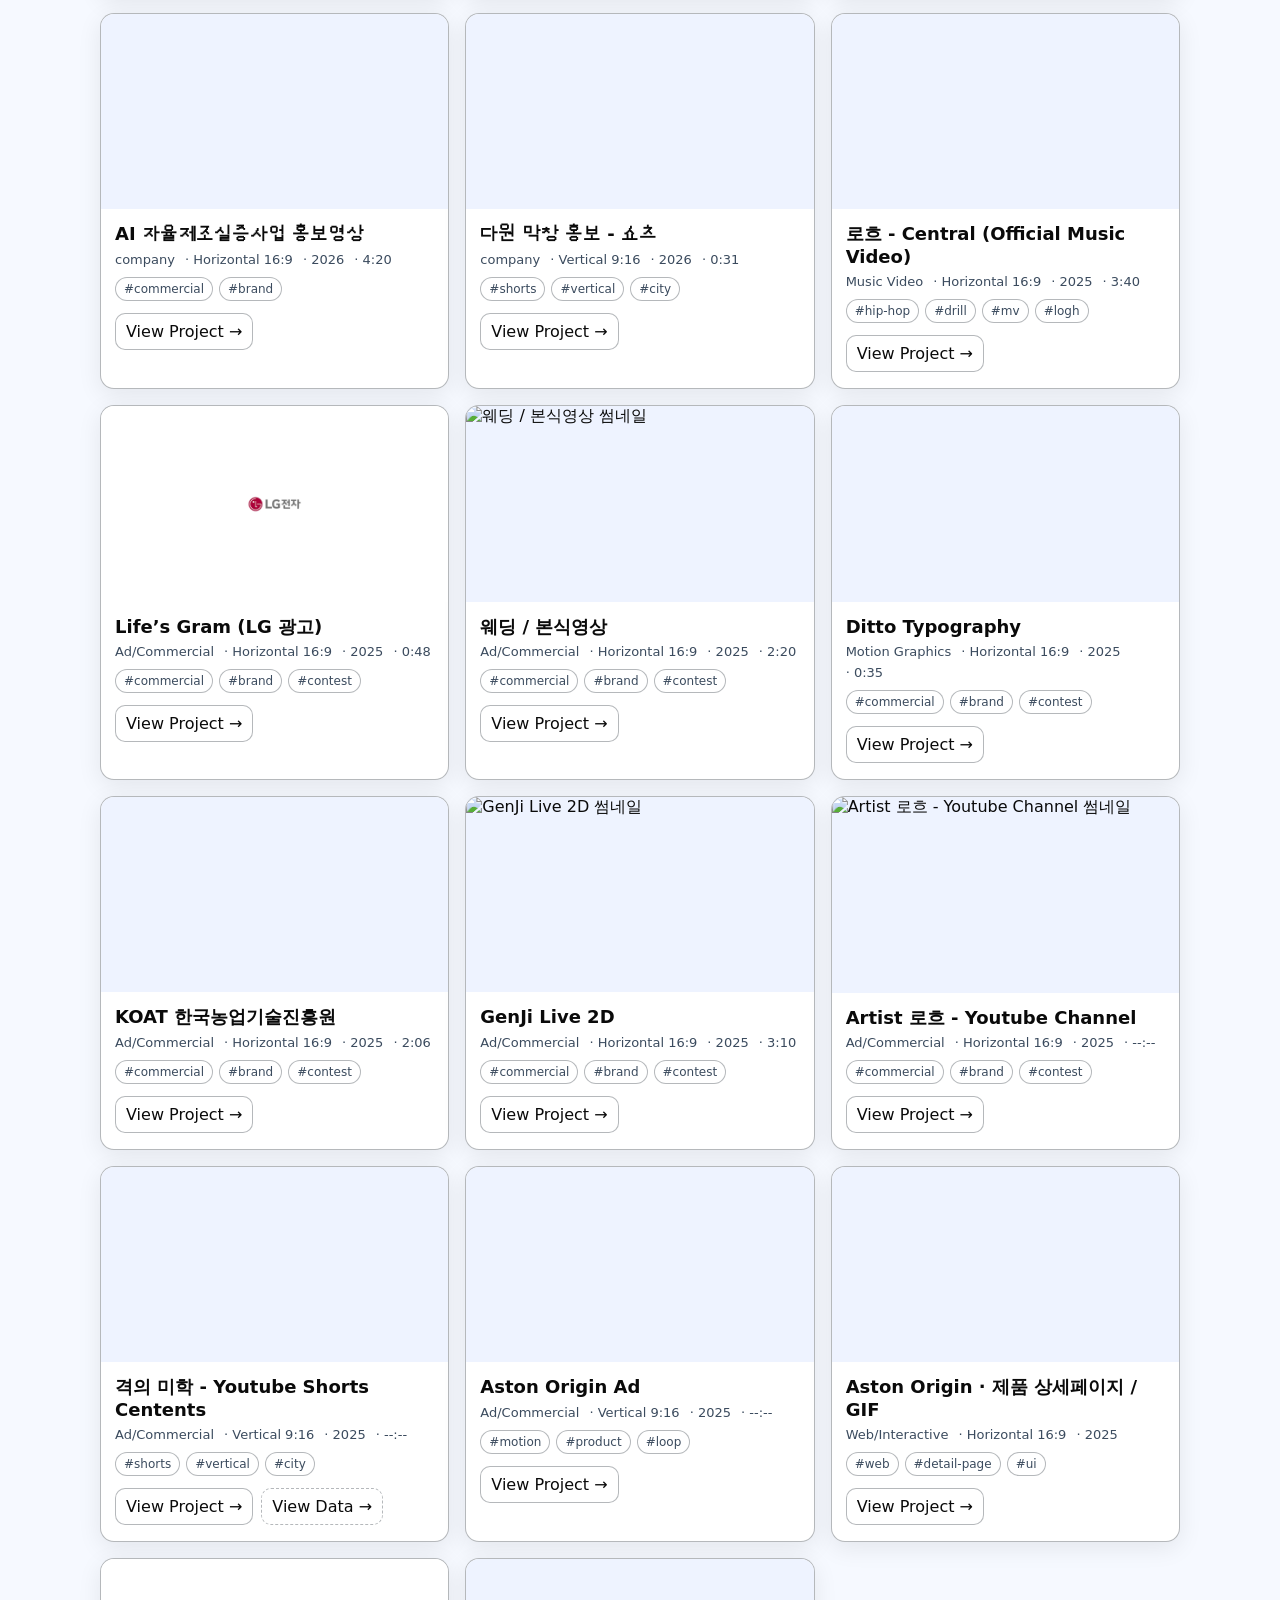
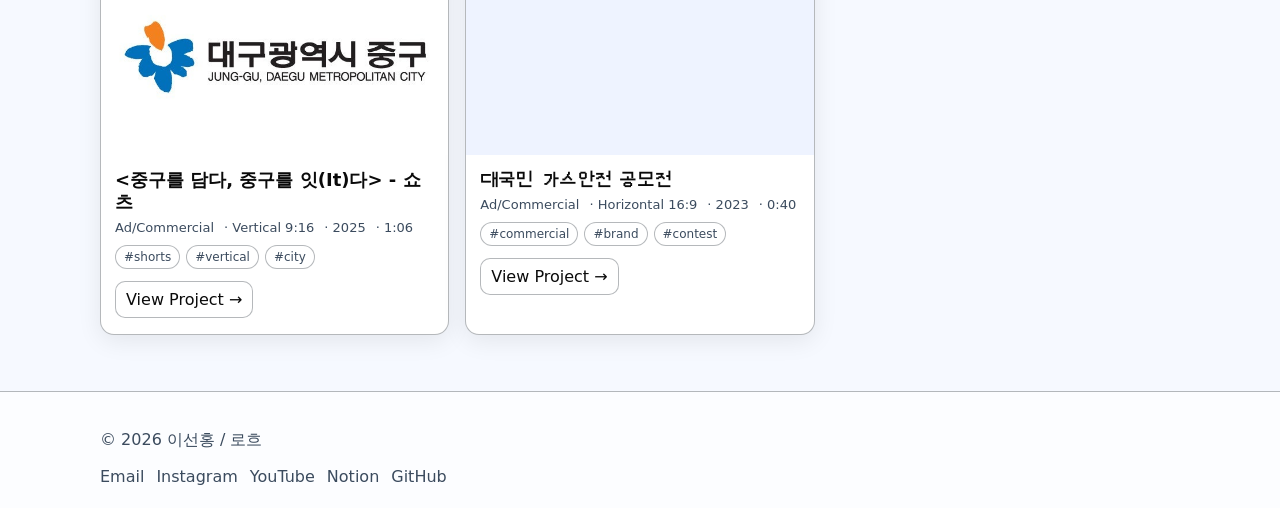
==== commit 7d8e9682: "compress main video" ====
--- a/index.html
+++ b/index.html
@@ -312,4 +312,4 @@
 
     <script src="js/app.js"></script>
   </body>
-</html>
+</html>
--- a/css/style.css
+++ b/css/style.css
@@ -926,6 +926,7 @@
   left: 830px;
   top: 50%;
   transform: translateY(-50%);
+  display: none;
 }
 
 .works-feature {
